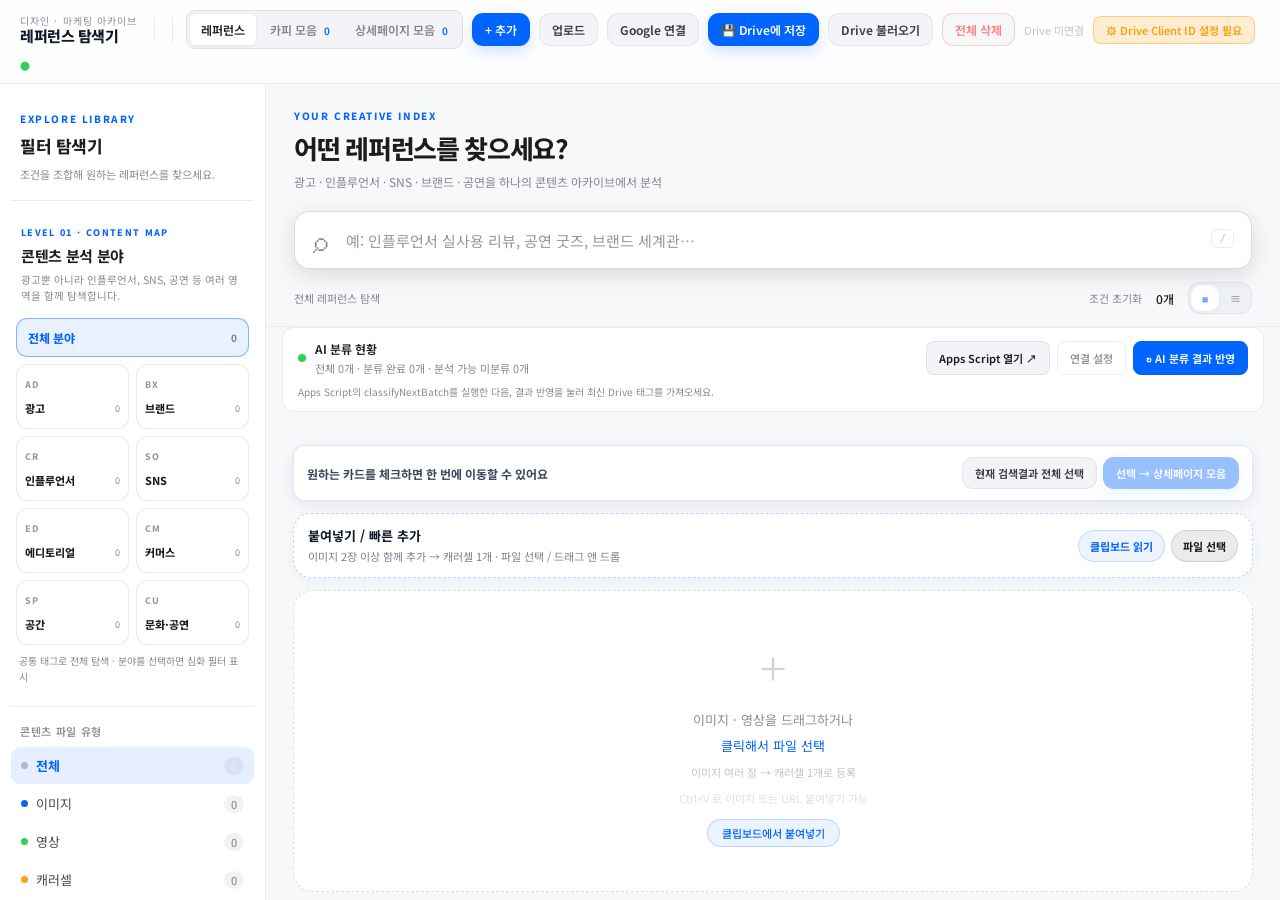
==== index.html @ a26dcb1d "수정" ====
<!DOCTYPE html>
<html lang="ko">
<head>
<meta charset="UTF-8">
<meta name="viewport" content="width=device-width, initial-scale=1.0">
<title>레퍼런스 탐색기</title>
<link rel="stylesheet" href="./styles.css?v=20261116-pdp-sync">
<!-- Google Fonts -->
<link rel="preconnect" href="https://fonts.googleapis.com">
<link rel="preconnect" href="https://fonts.gstatic.com" crossorigin>
<link rel="dns-prefetch" href="https://www.googleapis.com">
<link href="https://fonts.googleapis.com/css2?family=Noto+Sans+KR:wght@300;400;500;700&display=swap" rel="stylesheet">
<!-- Google Identity Services (OAuth2 implicit grant) -->
<script src="https://accounts.google.com/gsi/client" async defer></script>
</head>
<body>

<div id="app">

<!-- SIDEBAR OVERLAY (mobile) -->
<div id="sidebar-overlay" onclick="closeMobileSidebar()"></div>

<!-- TOPBAR -->
<div id="topbar">
  <button id="sidebar-toggle" onclick="toggleMobileSidebar()" title="카테고리 열기">☰</button>
  <div id="logo-wrap">
    <span id="logo-sub">디자인 · 마케팅 아카이브</span>
    <span id="logo-main">레퍼런스 탐색기</span>
  </div>
  <div style="width:1px;height:24px;background:var(--b2);margin:0 4px;"></div>
  <div style="width:1px;height:24px;background:var(--b2);margin:0 4px;"></div>

  <nav class="collection-nav" aria-label="아카이브 페이지">
    <button type="button" id="nav-references" aria-current="page" onclick="setCollectionPage('references')">레퍼런스</button>
    <button type="button" id="nav-copies" onclick="setCollectionPage('copies')">카피 모음 <span id="copy-nav-count">0</span></button>
    <button type="button" id="nav-detailPages" onclick="setCollectionPage('detailPages')">상세페이지 모음 <span id="pdp-nav-count">0</span></button>
  </nav>
  <button class="tb-btn primary" data-reference-only onclick="openAddModal()">+ 추가</button>
  <button class="tb-btn" data-reference-only onclick="document.getElementById('file-input').click()">업로드</button>
  <button class="tb-btn" id="gdrive-connect-btn" onclick="gdriveSignIn()">Google 연결</button>
  <button class="tb-btn primary" id="gdrive-save-btn" onclick="saveToDrive()" title="현재 레퍼런스 변경사항을 Google Drive에 수동 저장합니다">💾 Drive에 저장</button>
  <button class="tb-btn" id="gdrive-load-btn" onclick="loadFromDrive()">Drive 불러오기</button>
  <button class="tb-btn" data-reference-only id="delete-all-btn" style="color:var(--red);border-color:rgba(255,69,58,.35);" onclick="deleteAllItems()" title="모아둔 레퍼런스를 전체 삭제">전체 삭제</button>

  <input type="file" id="file-input" multiple accept="image/*,video/*" style="display:none" onchange="handleFileInput(event)">
  <!-- Google Drive 상태 표시 -->
  <div id="gdrive-status" style="font-size:11px;color:var(--t3);white-space:nowrap;">Drive 미연결</div>
  <!-- Drive Client ID 미설정 시 경고 배너 -->
  <button id="gdrive-setup-banner" onclick="openGdriveSetup()" style="display:none;background:rgba(255,159,10,0.18);border:1px solid rgba(255,159,10,0.45);color:var(--orange);font-family:var(--fn);font-size:11px;font-weight:600;padding:5px 12px;border-radius:8px;cursor:pointer;white-space:nowrap;transition:all .15s;">⚙ Drive Client ID 설정 필요</button>
  <div id="autosave-indicator" style="font-size:10px;color:var(--t3);white-space:nowrap;transition:color .3s;" title="자동저장 상태">●</div>
  <span class="spacer"></span>

</div>

<div id="main">
  <!-- SIDEBAR -->
  <div id="sidebar">
    <div class="navigator-head"><span class="navigator-kicker">EXPLORE LIBRARY</span><strong>필터 탐색기</strong><span>조건을 조합해 원하는 레퍼런스를 찾으세요.</span></div>
    <section class="area-nav" aria-label="콘텐츠 분석 분야">
      <div class="area-nav-heading"><span>LEVEL 01 · CONTENT MAP</span><strong>콘텐츠 분석 분야</strong><p>광고뿐 아니라 인플루언서, SNS, 공연 등 여러 영역을 함께 탐색합니다.</p></div>
      <div id="area-selector" class="area-selector"></div>
      <p id="area-selector-description" class="area-selector-description">공통 태그로 전체 탐색</p>
    </section>
    <hr class="sb-divider">
    <div class="sb-section">콘텐츠 파일 유형</div>
    <button class="sb-btn active" data-filter="all" onclick="setFilter('all',this)">
      <span class="dot" style="background:var(--t3)"></span>전체<span class="cnt" id="cnt-all">0</span>
    </button>
    <button class="sb-btn" data-filter="image" onclick="setFilter('image',this)">
      <span class="dot" style="background:var(--blue)"></span>이미지<span class="cnt" id="cnt-image">0</span>
    </button>
    <button class="sb-btn" data-filter="video" onclick="setFilter('video',this)">
      <span class="dot" style="background:var(--accent2)"></span>영상<span class="cnt" id="cnt-video">0</span>
    </button>
    <button class="sb-btn" data-filter="carousel" onclick="setFilter('carousel',this)">
      <span class="dot" style="background:var(--orange)"></span>캐러셀<span class="cnt" id="cnt-carousel">0</span>
    </button>
    <button class="sb-btn" data-filter="link" onclick="setFilter('link',this)">
      <span class="dot" style="background:var(--accent)"></span>링크<span class="cnt" id="cnt-link">0</span>
    </button>
    <hr class="sb-divider">
    <div class="sb-section legacy-category">기존 카테고리</div>
    <div id="cat-list"></div>
    <div style="display:flex;gap:4px;margin-top:4px;">
      <button class="add-cat-btn" style="flex:1" onclick="showNewGroupForm()">+ 대분류 추가</button>
      <button class="add-cat-btn" style="flex:1" onclick="showNewCatForm()">+ 소분류 추가</button>
    </div>
    <!-- 대분류 추가 폼 -->
    <div id="new-group-form" style="display:none" class="cat-edit-form">
      <input id="new-group-name" placeholder="대분류 이름" maxlength="20">
      <div class="color-swatch-row" id="new-group-colors"></div>
      <div class="edit-actions">
        <button class="cedit-save" onclick="saveNewGroup()">추가</button>
        <button class="cedit-cancel" onclick="hideNewGroupForm()">취소</button>
      </div>
    </div>
    <!-- 소분류 추가 폼 -->
    <div id="new-cat-form" style="display:none" class="cat-edit-form">
      <input id="new-cat-name" placeholder="소분류 이름" maxlength="24">
      <select id="new-cat-group" style="background:var(--s3);border:1px solid var(--b3);color:var(--t1);font-family:var(--fn);font-size:12px;padding:6px 9px;border-radius:6px;outline:none;width:100%;">
        <option value="">그룹 없음</option>
      </select>
      <div class="color-swatch-row" id="new-cat-colors"></div>
      <div class="edit-actions">
        <button class="cedit-save" onclick="saveNewCat()">추가</button>
        <button class="cedit-cancel" onclick="hideNewCatForm()">취소</button>
      </div>
    </div>
    <hr class="sb-divider">
    <div class="navigator-group-heading"><span>LEVEL 02 · 상세 분석 태그</span><button type="button" onclick="expandAllFacetTrees(true)">모두 펼치기</button><button type="button" onclick="expandAllFacetTrees(false)">접기</button></div>
    <select id="classification-filter" class="facet-status" onchange="classificationFilter=this.value;renderBoard()"><option value="all">분류 전체</option><option value="classified">분류 완료</option><option value="unclassified">미분류</option></select>
    <div class="facet-tip">동일 항목 안 OR · 서로 다른 기준은 AND · 영역은 복수 선택 가능</div>
    <div class="facet-tree-header"><span>COMMON</span><strong>모든 콘텐츠 공통</strong><small>6개 분류</small></div>
    <div id="common-facet-filters" class="facet-filter-tree"></div>
    <div id="specialty-filter-section" class="facet-specialty-section" hidden>
      <div class="facet-tree-header specialized-tree-header"><span>DEEP DIVE</span><strong>분야별 심화 분석</strong><small>선택한 분야</small></div>
      <div id="specialty-facet-filters" class="facet-filter-tree"></div>
    </div>
    <div class="facet-tree-header visual-tree-header"><span>VISUAL</span><strong>비주얼 분석</strong><small>2개 분류</small></div>
    <div id="visual-facet-filters" class="facet-filter-tree"></div>

    <hr class="sb-divider">
    <div class="sb-section">정렬</div>
    <button class="sb-btn active" data-sort="newest" onclick="setSort('newest',this)"><span class="dot" style="background:var(--t3)"></span>최신순</button>
    <button class="sb-btn" data-sort="oldest" onclick="setSort('oldest',this)"><span class="dot" style="background:var(--t3)"></span>오래된순</button>
    <button class="sb-btn" data-sort="title" onclick="setSort('title',this)"><span class="dot" style="background:var(--t3)"></span>이름순</button>
  </div>

  <!-- BOARD AREA -->
  <div id="board-area">
    <section class="search-hero" aria-label="레퍼런스 통합 검색">
      <div class="search-hero-top"><div><div class="search-eyebrow">YOUR CREATIVE INDEX</div><h1>어떤 레퍼런스를 찾으세요?</h1><p>광고 · 인플루언서 · SNS · 브랜드 · 공연을 하나의 콘텐츠 아카이브에서 분석</p></div><button type="button" class="mobile-filter-trigger" onclick="toggleMobileSidebar()">☷ 필터 탐색</button></div>
      <div id="search-wrap" class="search-hero-input"><span class="hero-search-symbol">⌕</span><input id="search-input" type="search" placeholder="예: 인플루언서 실사용 리뷰, 공연 굿즈, 브랜드 세계관…" aria-label="레퍼런스 검색" oninput="debouncedRenderBoard()"><kbd>/</kbd></div>
      <div class="search-hero-bottom"><span id="search-results-label">전체 레퍼런스 탐색</span><div class="search-hero-tools"><button type="button" onclick="clearNavigatorFilters()">조건 초기화</button><span id="count-label">0개</span><div class="view-toggle"><button class="vt-btn active" id="grid-btn" title="그리드 뷰" onclick="setView('grid')">⊞</button><button class="vt-btn" id="list-btn" title="리스트 뷰" onclick="setView('list')">≡</button></div></div></div>
      <div id="active-filter-chips" class="active-filter-chips" aria-live="polite"></div>
    </section>
    <section class="ai-sync-strip" aria-label="AI 자동 분류 결과">
      <div class="ai-sync-summary"><span class="ai-sync-dot"></span><div><strong>AI 분류 현황</strong><span id="ai-classification-stats">레퍼런스 상태 확인 중…</span></div></div>
      <div class="ai-sync-actions"><button type="button" class="ai-sync-subtle" onclick="openAiScriptConsole()">Apps Script 열기 <span aria-hidden="true">↗</span></button><button type="button" class="ai-sync-settings" onclick="setAiScriptProjectUrl()" title="Apps Script 프로젝트 주소 설정">연결 설정</button><button type="button" class="ai-sync-primary" id="ai-sync-button" onclick="syncAiClassificationResults()">↻ AI 분류 결과 반영</button></div>
      <p id="ai-sync-message" class="ai-sync-message" role="status">Apps Script의 classifyNextBatch를 실행한 다음, 결과 반영을 눌러 최신 Drive 태그를 가져오세요.</p>
    </section>
    <!-- BOARD TAB -->
    <div id="board-wrap">
      <div id="ref-bulk-toolbar" class="ref-bulk-toolbar" hidden></div>
      <div id="board" class="grid-view">
        <div id="drop-zone" tabindex="0"
          ondragover="onDragOver(event)" ondragleave="onDragLeave()" ondrop="onDrop(event)"
          onclick="dzClick(event)" onpaste="onDzPaste(event)"
          onkeydown="if(event.key==='Enter'||event.key===' ')document.getElementById('file-input').click()">
          <div class="dz-icon">＋</div>
          이미지 · 영상을 드래그하거나<br>
          <span style="color:var(--accent)">클릭해서 파일 선택</span><br>
          <span style="font-size:11px;color:var(--t3)">이미지 여러 장 → 캐러셀 1개로 등록</span><br>
          <span style="font-size:11px;color:rgba(235,235,245,0.25)">Ctrl+V 로 이미지 또는 URL 붙여넣기 가능</span><br>
          <button id="paste-btn" onclick="tryClipboardPaste(event)" style="margin-top:8px;background:rgba(10,132,255,0.15);border:1px solid rgba(10,132,255,0.35);color:var(--accent);font-family:var(--fn);font-size:11px;font-weight:500;padding:5px 14px;border-radius:8px;cursor:pointer;transition:all .15s;" onmouseover="this.style.background='rgba(10,132,255,0.25)'" onmouseout="this.style.background='rgba(10,132,255,0.15)'">클립보드에서 붙여넣기</button>
        </div>
        <div id="empty-state" style="display:none">
          검색 결과가 없어요 검색<br>
          <span style="font-size:11px;color:var(--t4)">다른 검색어나 필터를 사용해보세요</span>
        </div>
      </div>
    </div>

  </div>

  <section id="copy-page" hidden aria-labelledby="copy-page-title">
    <header class="copy-page-head"><h1 id="copy-page-title">카피 모음</h1></header>
    <div class="copy-layout">
      <form id="copy-form" class="copy-composer">
        <div class="copy-form-head"><h2 id="copy-form-title">카피 수집하기</h2></div>
        <label for="copy-text">마음에 든 카피 <span class="copy-required">필수</span></label>
        <textarea id="copy-text" required maxlength="10000" rows="6" placeholder="카피 입력"></textarea>
        <label for="copy-reason">왜 좋았나요? <span>선택</span></label>
        <textarea id="copy-reason" maxlength="5000" rows="3" placeholder="좋았던 이유 입력"></textarea>
        <details class="copy-picker"><summary>콘텐츠 연결 <span id="copy-linked-count">0</span></summary><input id="copy-link-search" type="search" placeholder="콘텐츠 검색" aria-label="연결할 콘텐츠 검색" oninput="renderCopyLinkPicker()"><div id="copy-link-options"></div></details>
        <div class="copy-form-actions"><button type="submit" id="copy-save" class="tb-btn primary">카피 저장</button><button type="button" id="copy-cancel" class="tb-btn" hidden onclick="cancelCopyEdit()">수정 취소</button></div>
        <p id="copy-form-status" role="status" aria-live="polite"></p>
      </form>
      <div class="copy-library">
        <div class="copy-list-head"><h2>모아둔 카피 <span id="copy-total">0</span></h2><label class="copy-search"><span class="sr-only">카피와 이유 검색</span><input id="copy-search" type="search" placeholder="카피나 좋았던 이유 검색" oninput="renderCopies()"></label></div>
        <div id="copy-list" class="copy-list" aria-live="polite"></div>
      </div>
    </div>
  </section>


<!-- DETAIL PAGE LIBRARY: existing media records, separate product/appeal taxonomy -->
<section id="detail-page" hidden aria-labelledby="pdp-page-title">
  <aside id="pdp-filter-sidebar" aria-label="상세페이지 분류 필터">
    <div class="pdp-filter-kicker">PRODUCT DETAIL LIBRARY</div>
    <h2>상세페이지 탐색기</h2>
    <p class="pdp-sidebar-description">제품 카테고리, 실제 소구 포인트, 구성 단계별로 탐색합니다.</p>
    <label for="pdp-category-filter">제품 카테고리</label><select id="pdp-category-filter" onchange="renderDetailPages()"><option value="">전체</option></select>
    <label for="pdp-appeal-filter">소구 포인트</label><select id="pdp-appeal-filter" onchange="renderDetailPages()"><option value="">전체</option></select>
    <label for="pdp-section-filter">페이지 구성 단계</label><select id="pdp-section-filter" onchange="renderDetailPages()"><option value="">전체</option></select>
    <label for="pdp-media-filter">파일 유형</label><select id="pdp-media-filter" onchange="renderDetailPages()"><option value="">전체 (이미지·영상 포함)</option><option value="image">이미지</option><option value="video">영상</option><option value="carousel">캐러셀</option><option value="link">링크</option></select>
    <label for="pdp-classification-filter">분류 상태</label><select id="pdp-classification-filter" onchange="renderDetailPages()"><option value="">전체</option><option value="classified">분류 완료</option><option value="unclassified">미분류</option></select>
    <button class="pdp-reset-btn" type="button" onclick="resetPdpFilters()">필터 초기화</button>
    <p class="pdp-sidebar-tip">소구 포인트를 실제로 확인하지 않았다면 미분류로 남겨둘 수 있습니다.</p>
  </aside>
  <div class="pdp-content">
    <div class="pdp-content-header">
      <div><div class="pdp-filter-kicker">CURATED DETAIL PAGES</div><h1 id="pdp-page-title">상세페이지 모음 <span id="pdp-total">0개</span></h1><p>수집한 상세페이지를 제품 카테고리와 소구 구조 중심으로 정리하세요.</p></div>
      <button type="button" class="tb-btn primary" onclick="openDetailPageAddModal()">+ 상세페이지 추가</button>
    </div>
    <section class="pdp-ai-toolbar" aria-label="상세페이지 AI 도구">
      <button type="button" class="tb-btn" onclick="openAiScriptConsole()">Apps Script 열기</button>
      <button type="button" class="tb-btn primary" id="pdp-sync-ai-btn" onclick="syncPdpAiClassificationResults()">결과 반영</button>
    </section>
    <p id="pdp-sync-feedback" class="pdp-sync-feedback" role="status" aria-live="polite" aria-atomic="true" hidden></p>
    <div class="pdp-search-row"><input type="search" id="pdp-search" placeholder="브랜드·제품·소구·카피 검색" aria-label="상세페이지 검색" oninput="renderDetailPages()"><span id="pdp-visible">0개 표시</span></div>
    <details id="pdp-candidates" class="pdp-candidates" hidden><summary>분류 확인이 필요한 기존 자료 <span id="pdp-candidate-count">0</span></summary><p>‘랜딩/상세페이지’처럼 두 용도가 합쳐진 기존 카테고리는 자동으로 이동하지 않았습니다. 상세페이지만 선택해 주세요.</p><div id="pdp-candidate-list"></div></details>
    <div id="pdp-board-scroll"><div id="pdp-bulk-toolbar" class="ref-bulk-toolbar" hidden></div><div id="pdp-board" class="grid-view"></div></div>
  </div>
</section>

  <!-- DETAIL PANEL -->
  <div id="detail-panel">
    <button id="detail-close" onclick="closeDetail()">×</button>
    <div id="detail-media"></div>
    <hr class="detail-divider">
    <div class="detail-section-title" style="display:none">기존 카테고리</div>
    <div id="detail-cat-options" style="display:none"></div>
    <hr class="detail-divider">
    <div id="detail-fields"></div>
  </div>
</div>

<!-- ADD MODAL -->
<div class="modal-overlay" id="add-modal" onclick="if(event.target.id==='add-modal')closeModal('add-modal')">
  <div class="modal-box">
    <h3 id="add-modal-title">레퍼런스 추가</h3>
    <!-- 타입 선택 탭 -->
    <div style="display:flex;gap:6px;margin-bottom:18px;background:var(--s3);border-radius:10px;padding:3px;">
      <button id="modal-tab-single" onclick="switchModalTab('single')" style="flex:1;padding:7px;border:none;border-radius:8px;font-family:var(--fn);font-size:12px;font-weight:600;cursor:pointer;background:var(--accent);color:#fff;transition:all .15s;">📷 단일</button>
      <button id="modal-tab-carousel" onclick="switchModalTab('carousel')" style="flex:1;padding:7px;border:none;border-radius:8px;font-family:var(--fn);font-size:12px;font-weight:600;cursor:pointer;background:none;color:rgba(235,235,245,0.5);transition:all .15s;">🎠 캐러셀</button>
    </div>
    <div class="form-row">
      <label class="form-label">제목</label>
      <input class="form-input" id="add-title" placeholder="레퍼런스 제목">
    </div>
    <div class="data-card" style="margin-bottom:14px;">
      <div class="form-grid-3">
        <div class="form-row" style="margin-bottom:0;">
          <label class="form-label">플랫폼</label>
          <select class="form-input soft" id="add-platform">
            <option value="instagram">Instagram</option>
            <option value="meta_ad">Meta Ad</option>
            <option value="tiktok">TikTok</option>
            <option value="youtube">YouTube</option>
            <option value="pinterest">Pinterest</option>
            <option value="web">Web</option>
            <option value="etc">기타</option>
          </select>
        </div>
        <div class="form-row" style="margin-bottom:0;">
          <label class="form-label">브랜드</label>
          <input class="form-input soft" id="add-brand" placeholder="예: Aesop, Lush">
        </div>
        <div class="form-row" style="margin-bottom:0;">
          <label class="form-label">소스 타입</label>
          <select class="form-input soft" id="add-source-type">
            <option value="snippit">Snippit</option>
            <option value="manual">Manual</option>
            <option value="meta_library">Meta Library</option>
            <option value="instagram_saved">Instagram Saved</option>
            <option value="make">Make</option>
          </select>
        </div>
      </div>
      <div class="form-row" style="margin-top:10px;margin-bottom:0;">
        <label class="form-label">원본 링크</label>
        <input class="form-input soft" id="add-source-url" placeholder="게시물/광고/스니핏 원본 URL">
      </div>
    </div>

    <!-- 단일 아이템 폼 -->
    <div id="modal-single-section">
      <div class="form-row">
        <label class="form-label">이미지 / 영상 URL</label>
        <div id="url-row">
          <input class="form-input" id="add-url" placeholder="https://... (이미지, 영상, 또는 웹사이트 URL)">
          <button id="url-add-btn" onclick="addFromUrl()">추가</button>
        </div>
      </div>
      <div class="form-row">
        <label class="form-label">또는 파일 업로드</label>
        <button class="tb-btn" style="width:100%" onclick="document.getElementById('modal-file').click()">파일 선택</button>
        <input type="file" id="modal-file" accept="image/*,video/*" style="display:none" onchange="handleModalFile(event)">
        <div id="modal-file-name" style="font-size:11px;color:var(--t2);margin-top:5px"></div>
      </div>
    </div>
    <!-- 캐러셀 아이템 폼 -->
    <div id="modal-carousel-section" style="display:none;">
      <div class="form-row">
        <label class="form-label">이미지 여러 장 업로드</label>
        <button class="tb-btn" style="width:100%" onclick="document.getElementById('carousel-file-input').click()">이미지 선택 (여러 장)</button>
        <input type="file" id="carousel-file-input" accept="image/*" multiple style="display:none" onchange="handleCarouselFiles(event)">
      </div>
      <!-- 캐러셀 미리보기 -->
      <div id="carousel-preview-list" style="display:flex;flex-wrap:wrap;gap:8px;margin-top:6px;max-height:200px;overflow-y:auto;"></div>
      <div id="carousel-count-label" style="font-size:11px;color:var(--t3);margin-top:4px;"></div>
    </div>
    <section class="social-metric-editor" aria-label="콘텐츠 공개 성과 기록">
      <div class="social-metric-editor-heading">콘텐츠 반응 지표 <small>선택 입력</small></div>
      <div class="social-metric-input-grid">
        <div class="form-row"><label class="form-label" for="add-views">조회수</label><input class="detail-input" id="add-views" type="text" inputmode="numeric" autocomplete="off" placeholder="예: 12,345"></div>
        <div class="form-row"><label class="form-label" for="add-likes">좋아요 수</label><input class="detail-input" id="add-likes" type="text" inputmode="numeric" autocomplete="off" placeholder="예: 567"></div>
        <div class="form-row"><label class="form-label" for="add-comments">댓글 수</label><input class="detail-input" id="add-comments" type="text" inputmode="numeric" autocomplete="off" placeholder="예: 42"></div>
      </div>
      <p class="social-metric-help">값이 없으면 비워두세요. 저장 뒤에도 상세 패널에서 수정할 수 있습니다.</p>
    </section>
    <div class="form-row"><label class="form-label">기타 메모</label><textarea id="add-notes" class="form-input soft" rows="3" placeholder="이 레퍼런스를 수집한 이유, 활용 아이디어 등 자유롭게 기록"></textarea></div>
    <div class="facet-editor" id="modal-facets"></div>
    <div class="modal-actions">
      <button class="btn-cancel" onclick="closeModal('add-modal')">취소</button>
      <button class="btn-primary" onclick="saveFromModal()">저장</button>
    </div>
  </div>
</div>

<!-- 상세페이지 원본 확대: 세로로 긴 상세 이미지/다중 슬라이드 확인 -->
<div id="pdp-preview-modal" hidden role="dialog" aria-modal="true" aria-label="상세페이지 전체 보기" onclick="if(event.target===this)closeDetailPagePreview()">
  <div class="pdp-preview-window">
    <header class="pdp-preview-top"><strong id="pdp-preview-title">상세페이지 전체 보기</strong><button type="button" onclick="closeDetailPagePreview()" aria-label="미리보기 닫기">닫기 ×</button></header>
    <div class="pdp-preview-scroll"><div id="pdp-preview-media"></div></div>
  </div>
</div>

<div id="toast"></div>
<!-- NAS/HTTP 환경 붙여넣기 프록시: 포커스를 받아 paste 이벤트를 안정적으로 캐치 -->
<div id="paste-proxy" contenteditable="true" tabindex="-1"
  style="position:fixed;opacity:0;pointer-events:none;width:1px;height:1px;overflow:hidden;left:-9999px;top:-9999px;"
  aria-hidden="true"></div>


<script src="./app.js?v=20261116-pdp-sync"></script>
</body>
</html>
---- styles.css ----
/* =====================================================
   refboard v30 — styles.css
   ① 다크 테마 기본값
   ② 라이트 테마 오버라이드 (v25/24)
   ③ v27 우측 AI 아코디언 패널
   ===================================================== */


:root{
  /* Apple-inspired dark palette */
  --bg:#000000;
  --s1:#111111;
  --s2:#1c1c1e;
  --s3:#2c2c2e;
  --s4:#3a3a3c;
  --b1:rgba(255,255,255,0.06);
  --b2:rgba(255,255,255,0.12);
  --b3:rgba(255,255,255,0.20);
  --t1:#ffffff;
  --t2:#ebebf599;
  --t2s:#ebebf5;
  --t3:#ebebf54d;
  --t4:#ebebf529;
  /* Apple system blues & accents */
  --accent:#0a84ff;
  --accent-hover:#409cff;
  --accent2:#30d158;
  --accent3:#bf5af2;
  --blue:#0a84ff;
  --green:#30d158;
  --yellow:#ffd60a;
  --red:#ff453a;
  --orange:#ff9f0a;
  --glass:rgba(28,28,30,0.72);
  --glass-border:rgba(255,255,255,0.10);
  --r:12px;
  --r-sm:8px;
  --r-lg:16px;
  --fn:-apple-system,'Noto Sans KR','SF Pro Text','Helvetica Neue',sans-serif;
  --fm:-apple-system,'SF Pro Display','Helvetica Neue',sans-serif;
  --shadow:0 4px 24px rgba(0,0,0,0.5);
  --shadow-sm:0 2px 8px rgba(0,0,0,0.4);
}
*{box-sizing:border-box;margin:0;padding:0;}
html,body{height:100%;overflow:hidden;}
body{background:var(--bg);color:var(--t1);font-family:var(--fn);font-size:13px;-webkit-font-smoothing:antialiased;-moz-osx-font-smoothing:grayscale;}
::-webkit-scrollbar{width:5px;height:5px;}
::-webkit-scrollbar-track{background:transparent;}
::-webkit-scrollbar-thumb{background:var(--s4);border-radius:10px;}
::-webkit-scrollbar-thumb:hover{background:var(--b3);}

/* ─── LAYOUT ─── */
#app{display:flex;flex-direction:column;height:100vh;}

/* ─── TOPBAR ─── */
#topbar{
  display:flex;align-items:center;gap:6px;
  padding:10px 16px;
  background:rgba(17,17,17,0.85);
  backdrop-filter:blur(20px) saturate(180%);
  -webkit-backdrop-filter:blur(20px) saturate(180%);
  border-bottom:1px solid var(--glass-border);flex-shrink:0;
}
#logo-wrap{display:flex;flex-direction:column;margin-right:4px;line-height:1.2;}
#logo-sub{font-family:var(--fn);font-size:9px;color:rgba(235,235,245,0.35);letter-spacing:.08em;text-transform:uppercase;font-weight:400;}
#logo-main{
  font-family:var(--fm);font-size:15px;font-weight:700;letter-spacing:-.3px;
  color:var(--t1);
}
.tb-btn{
  background:var(--s3);border:none;
  color:rgba(235,235,245,0.75);font-family:var(--fn);font-size:12px;font-weight:500;
  padding:6px 12px;border-radius:7px;cursor:pointer;
  transition:all .15s;white-space:nowrap;
}
.tb-btn:hover{background:var(--s4);color:var(--t1);}
.tb-btn:active{transform:scale(.97);}
.tb-btn.primary{background:var(--accent);color:#fff;font-weight:600;}
.tb-btn.primary:hover{background:var(--accent-hover);}
.tb-btn.tab-btn{background:none;border:none;color:rgba(235,235,245,0.45);font-size:12px;font-weight:500;padding:6px 10px;border-radius:7px;cursor:pointer;transition:all .15s;}
.tb-btn.tab-btn.active{background:rgba(255,255,255,0.12);color:var(--t1);}
.tb-btn.tab-btn:hover{color:rgba(235,235,245,0.75);}
#search-wrap{position:relative;}
#search-input{
  background:rgba(255,255,255,0.07);border:1px solid var(--glass-border);
  color:var(--t1);font-family:var(--fn);font-size:12px;
  padding:6px 10px 6px 28px;border-radius:9px;outline:none;width:170px;
  transition:all .2s;
}
#search-input:focus{background:rgba(255,255,255,0.10);border-color:var(--accent);box-shadow:0 0 0 3px rgba(10,132,255,0.15);}
#search-input::placeholder{color:rgba(235,235,245,0.3);}
#search-icon{position:absolute;left:9px;top:50%;transform:translateY(-50%);color:rgba(235,235,245,0.4);font-size:11px;pointer-events:none;}
.spacer{flex:1;}
#count-label{font-size:11px;color:rgba(235,235,245,0.4);white-space:nowrap;font-weight:500;}
.view-toggle{display:flex;gap:2px;background:var(--s3);border-radius:8px;padding:2px;}
.vt-btn{
  background:none;border:none;color:rgba(235,235,245,0.5);
  width:28px;height:26px;border-radius:6px;cursor:pointer;
  display:flex;align-items:center;justify-content:center;font-size:14px;transition:all .15s;
}
.vt-btn.active,.vt-btn:hover{background:var(--s4);color:var(--t1);}

/* ─── MAIN ─── */
#main{display:flex;flex:1;overflow:hidden;}

/* ─── SIDEBAR ─── */
#sidebar{
  width:210px;flex-shrink:0;
  background:rgba(17,17,17,0.6);
  backdrop-filter:blur(20px);-webkit-backdrop-filter:blur(20px);
  border-right:1px solid var(--glass-border);padding:10px 8px;
  display:flex;flex-direction:column;gap:1px;overflow-y:auto;
}
.sb-section{
  font-size:11px;color:rgba(235,235,245,0.3);letter-spacing:.06em;
  padding:10px 10px 5px;font-family:var(--fn);font-weight:600;
  text-transform:uppercase;
}
.sb-btn{
  background:none;border:none;color:rgba(235,235,245,0.5);font-family:var(--fn);
  font-size:13px;font-weight:400;padding:6px 10px;border-radius:9px;cursor:pointer;
  text-align:left;display:flex;align-items:center;gap:8px;
  transition:all .12s;width:100%;
}
.sb-btn:hover{background:rgba(255,255,255,0.07);color:var(--t1);}
.sb-btn.active{background:rgba(255,255,255,0.10);color:var(--t1);font-weight:500;}
.sb-btn .dot{width:7px;height:7px;border-radius:50%;flex-shrink:0;}
.sb-btn .cnt{
  margin-left:auto;font-size:11px;color:rgba(235,235,245,0.4);
  background:rgba(255,255,255,0.08);padding:1px 7px;border-radius:10px;
  font-family:var(--fn);font-weight:500;
}
.sb-btn.active .cnt{color:rgba(235,235,245,0.7);}
.sb-divider{border:none;border-top:1px solid var(--glass-border);margin:5px 0;}

/* CAT ROWS */
.cat-row{display:flex;align-items:center;border-radius:9px;}
.cat-row:hover{background:rgba(255, 255, 255, 0);}

/* ─── GROUP HEADER ─── */
.group-block{margin-bottom:2px;}
.group-header{
  display:flex;align-items:center;gap:0;
  padding:5px 4px 3px;cursor:pointer;border-radius:8px;
  user-select:none;transition:background .12s;
}
.group-header:hover{background:rgba(255,255,255,0.07);}
.group-toggle{
  font-size:9px;color:rgba(235,235,245,0.25);margin-right:5px;
  transition:transform .15s;display:inline-block;
}
.group-toggle.open{transform:rotate(90deg);}
.group-title-line{height:2px;border-radius:2px;width:12px;flex-shrink:0;margin-right:6px;}
.group-name{
  font-size:11px;font-family:var(--fn);font-weight:600;
  letter-spacing:.04em;text-transform:uppercase;flex:1;
}
.group-cnt{
  font-size:10px;color:rgba(235,235,245,0.35);background:rgba(255,255,255,0.07);
  padding:1px 6px;border-radius:8px;
  font-family:var(--fn);
}
.group-edit-btn{
  background:none;border:none;color:rgba(235,235,245,0.3);cursor:pointer;
  font-size:11px;padding:3px 5px;border-radius:4px;
  opacity:0;transition:opacity .15s;flex-shrink:0;
}
.group-header:hover .group-edit-btn{opacity:1;}
.group-edit-btn:hover{background:rgba(255,255,255,0.1);color:var(--t1);}
/* 대분류 수정 버튼 */
.group-rename-btn{
  background:none;border:none;color:rgba(235,235,245,0.3);cursor:pointer;
  font-size:11px;padding:3px 5px;border-radius:4px;
  opacity:0;transition:opacity .15s;flex-shrink:0;
}
.group-header:hover .group-rename-btn{opacity:1;}
.group-rename-btn:hover{background:rgba(255,255,255,0.1);color:var(--accent);}
.group-children{padding-left:10px;border-left:1px solid rgba(255,255,255,0.07);margin-left:8px;}
.group-children.collapsed{display:none;}

/* 그룹 없는 카테고리 */
.ungrouped-section{margin-top:6px;}
.cat-filter-btn{
  flex:1;background:none;border:none;color:rgba(235,235,245,0.5);font-family:var(--fn);
  font-size:13px;font-weight:400;padding:5px 10px;border-radius:9px;cursor:pointer;
  text-align:left;display:flex;align-items:center;gap:7px;
  transition:all .12s;min-width:0;
}
.cat-filter-btn:hover{color:var(--t1);}
.cat-filter-btn.active{color:var(--t1);font-weight:500;}
.cat-filter-btn .dot{width:7px;height:7px;border-radius:50%;flex-shrink:0;}
.cat-filter-btn .cat-name{overflow:hidden;text-overflow:ellipsis;white-space:nowrap;flex:1;}
.cat-filter-btn .cnt{
  font-size:10px;color:rgba(160, 160, 166, 0.5);background:rgba(255,255,255,0.07);
  padding:1px 7px;border-radius:10px;flex-shrink:0;
  font-family:var(--fn);font-weight:500;
}
.cat-filter-btn.active .cnt{color:rgba(235,235,245,0.7);}
.cat-edit-btn{
  background:none;border:none;color:rgba(164, 164, 174, 0.3);cursor:pointer;
  font-size:12px;padding:4px 6px;border-radius:5px;
  opacity:0;transition:opacity .15s;flex-shrink:0;
}
.cat-row:hover .cat-edit-btn{opacity:1;}
.cat-edit-btn:hover{background:rgba(255,255,255,0.1);color:var(--t1);}
/* 소분류 수정 버튼 */
.cat-rename-btn{
  background:none;border:none;color:rgba(235,235,245,0.3);cursor:pointer;
  font-size:11px;padding:4px 5px;border-radius:5px;
  opacity:0;transition:opacity .15s;flex-shrink:0;
}
.cat-row:hover .cat-rename-btn{opacity:1;}
.cat-rename-btn:hover{background:rgba(255,255,255,0.1);color:var(--accent);}
/* 인라인 편집 폼 여백 */
.inline-cat-edit-form{margin:4px 0 6px;}

.add-cat-btn{
  background:none;border:1px dashed rgba(255,255,255,0.15);color:rgba(235,235,245,0.4);
  font-family:var(--fn);font-size:11px;padding:5px 10px;border-radius:9px;
  cursor:pointer;margin-top:3px;transition:all .15s;width:100%;
}
.add-cat-btn:hover{border-color:var(--accent);color:var(--accent);}

.cat-edit-form{
  background:var(--s2);border:1px solid var(--glass-border);
  border-radius:10px;padding:10px;margin:3px 0;
  display:flex;flex-direction:column;gap:7px;
}
.cat-edit-form input{
  background:rgba(174, 174, 174, 0.06);border:1px solid var(--glass-border);color:var(--t1);
  font-family:var(--fn);font-size:12px;padding:7px 10px;border-radius:8px;
  outline:none;width:100%;transition:all .2s;
}
.cat-edit-form input:focus{border-color:var(--accent);box-shadow:0 0 0 3px rgba(10,132,255,0.15);}
.color-swatch-row{display:flex;gap:5px;flex-wrap:wrap;}
.color-swatch{width:19px;height:19px;border-radius:50%;cursor:pointer;border:2px solid transparent;transition:border .1s;}
.color-swatch.selected{border-color:#fff;}
.edit-actions{display:flex;gap:4px;}
.edit-actions button{flex:1;font-family:var(--fn);font-size:11px;font-weight:500;padding:6px;border-radius:8px;cursor:pointer;border:none;transition:all .15s;}
.cedit-save{background:var(--accent);color:#fff;}
.cedit-save:hover{background:var(--accent-hover);}
.cedit-delete{background:rgba(255,69,58,.15);color:var(--red);}
.cedit-delete:hover{background:rgba(255,69,58,.25);}
.cedit-cancel{background:rgba(255,255,255,0.08);color:rgba(235,235,245,0.6);}
.cedit-cancel:hover{background:rgba(255,255,255,0.14);}

/* ─── BOARD AREA ─── */
#board-area{flex:1;display:flex;flex-direction:column;overflow:hidden;}
#board-wrap{flex:1;overflow-y:auto;padding:16px;background:var(--bg);}
#board{display:grid;gap:12px;}
#board.grid-view{grid-template-columns:repeat(auto-fill,minmax(175px,1fr));}
#board.list-view{grid-template-columns:1fr;gap:6px;}

/* ─── AI TAB ─── */
#ai-tab{flex:1;overflow-y:auto;padding:18px;background:var(--bg);display:none;flex-direction:column;gap:16px;}
#ai-tab.active{display:flex;}

/* ─── CARD ─── */
.ref-card{
  background:var(--s2);border:1px solid var(--glass-border);
  border-radius:14px;overflow:hidden;cursor:pointer;
  transition:border-color .2s,transform .15s,box-shadow .2s;position:relative;
}
.ref-card:hover{border-color:rgba(255,255,255,0.2);transform:translateY(-3px);box-shadow:0 8px 30px rgba(0,0,0,0.5);}
.ref-card.selected{border-color:var(--accent);box-shadow:0 0 0 2px rgba(10,132,255,0.3);}
.card-media{width:100%;aspect-ratio:1/1;object-fit:cover;display:block;background:var(--s3);}
.card-video-thumb{
  width:100%;aspect-ratio:1/1;background:var(--s3);
  display:flex;align-items:center;justify-content:center;position:relative;overflow:hidden;
}
@keyframes spin{to{transform:rotate(360deg);}}
.card-video-thumb canvas{position:absolute;inset:0;width:100%;height:100%;object-fit:cover;}
.card-video-thumb .play-overlay{
  position:relative;z-index:2;width:40px;height:40px;
  background:rgba(0,0,0,0.45);backdrop-filter:blur(12px);-webkit-backdrop-filter:blur(12px);
  border-radius:50%;
  display:flex;align-items:center;justify-content:center;
  border:1.5px solid rgba(255,255,255,0.5);
}
.card-video-thumb .play-overlay::after{content:'';border-left:12px solid #fff;border-top:7px solid transparent;border-bottom:7px solid transparent;margin-left:3px;}
.card-info{padding:9px 11px;}
.card-title{font-size:11px;font-weight:500;color:var(--t1);white-space:nowrap;overflow:hidden;text-overflow:ellipsis;margin-bottom:6px;}
.card-cats{display:flex;flex-wrap:wrap;gap:3px;margin-bottom:4px;}
.card-cat-tag{font-size:9px;padding:2px 6px;border-radius:5px;font-weight:600;white-space:nowrap;}
.card-date{font-size:9px;color:rgba(235,235,245,0.25);}
.card-type-badge{
  position:absolute;top:8px;right:8px;font-size:9px;font-weight:600;
  background:rgba(0,0,0,0.5);backdrop-filter:blur(10px);-webkit-backdrop-filter:blur(10px);
  color:rgba(235,235,245,0.7);
  padding:3px 7px;border-radius:20px;border:none;letter-spacing:.02em;
}
.card-ai-badge{
  position:absolute;bottom:38px;right:8px;font-size:9px;font-weight:600;
  background:rgba(191,90,242,0.85);backdrop-filter:blur(10px);-webkit-backdrop-filter:blur(10px);
  color:#fff;padding:3px 7px;border-radius:20px;
}
.card-delete{
  position:absolute;top:8px;left:8px;width:22px;height:22px;
  background:rgba(255,69,58,0.85);backdrop-filter:blur(10px);-webkit-backdrop-filter:blur(10px);
  border-radius:50%;display:flex;
  align-items:center;justify-content:center;font-size:11px;color:#fff;
  cursor:pointer;font-weight:700;border:none;
  opacity:0;transition:opacity .2s;
  z-index:10;
}
.ref-card:hover .card-delete{opacity:1;}
@media (hover:none){.card-delete{opacity:1;}}
/* 영상 카드 하단 삭제 버튼 */
.card-delete-bar{
  display:none;width:100%;padding:0 10px 7px;
}
.card-delete-bar button{
  width:100%;background:rgba(255,69,58,.1);border:1px solid rgba(255,69,58,.2);
  color:var(--red);font-family:var(--fn);font-size:10px;font-weight:500;padding:5px 0;
  border-radius:8px;cursor:pointer;transition:all .15s;
}
.card-delete-bar button:hover{background:rgba(255,69,58,.2);}
.ref-card:hover .card-delete-bar{display:block;}
@media (hover:none){.card-delete-bar{display:block;}}
#board.list-view .ref-card{display:flex;align-items:center;gap:10px;}
#board.list-view .card-media,#board.list-view .card-video-thumb{width:72px;height:72px;aspect-ratio:unset;flex-shrink:0;}
#board.list-view .card-info{flex:1;padding:10px 10px 10px 0;}
#board.list-view .card-delete{top:50%;transform:translateY(-50%);}
#board.list-view .card-ai-badge{display:none;}

/* carousel thumb arrows only on hover */
.carousel-thumb .carousel-arrow{opacity:0;transition:opacity .15s;}
.ref-card:hover .carousel-thumb .carousel-arrow{opacity:1;}
/* list view carousel */
#board.list-view .carousel-thumb{width:72px;height:72px;aspect-ratio:unset;flex-shrink:0;}

/* DROP ZONE */
#drop-zone{
  border:1.5px dashed rgba(255,255,255,0.15);border-radius:16px;
  padding:44px 20px;text-align:center;color:rgba(235,235,245,0.3);
  font-size:13px;line-height:2.4;cursor:pointer;
  transition:all .2s;grid-column:1/-1;
  background:rgba(255,255,255,0.02);
}
#drop-zone:hover,#drop-zone.dragover{border-color:var(--accent);color:var(--accent);background:rgba(10,132,255,0.05);}
#drop-zone .dz-icon{font-size:32px;margin-bottom:8px;opacity:.4;}
#empty-state{grid-column:1/-1;text-align:center;padding:60px 20px;color:rgba(235,235,245,0.3);font-size:13px;line-height:2.4;}

/* ─── DETAIL PANEL ─── */
#detail-panel{
  width:354px;
  background:rgba(17,17,17,0.85);
  backdrop-filter:blur(20px) saturate(180%);-webkit-backdrop-filter:blur(20px) saturate(180%);
  border-left:1px solid var(--glass-border);
  padding:14px;display:none;flex-direction:column;gap:10px;
  flex-shrink:0;overflow-y:auto;
}
#detail-panel.open{display:flex;}
#detail-panel img,#detail-panel video{width:100%;border-radius:10px;max-height:270px;object-fit:contain;background:var(--s3);}
#detail-close{background:rgba(255,255,255,0.08);border:none;color:rgba(235,235,245,0.5);cursor:pointer;font-size:16px;align-self:flex-end;padding:2px 8px;line-height:1;border-radius:6px;transition:all .15s;}
#detail-close:hover{background:rgba(255,255,255,0.14);color:var(--t1);}
.detail-section-title{font-size:10px;color:rgba(235,235,245,0.35);letter-spacing:.08em;font-family:var(--fn);font-weight:600;text-transform:uppercase;padding:4px 0 2px;}
.detail-field{font-size:12px;}
.detail-key{font-size:10px;color:rgba(235,235,245,0.35);letter-spacing:.06em;margin-bottom:3px;font-family:var(--fn);font-weight:500;}
.detail-val{color:var(--t1);word-break:break-all;line-height:1.6;}
.detail-cat-tags{display:flex;flex-wrap:wrap;gap:4px;}
.detail-cat-tag{display:inline-block;font-size:10px;padding:3px 8px;border-radius:6px;font-weight:600;}
.detail-divider{border:none;border-top:1px solid var(--glass-border);}
.detail-actions{display:flex;gap:6px;flex-wrap:wrap;}
.detail-btn{
  background:rgba(255,255,255,0.08);border:none;color:var(--t1);
  font-family:var(--fn);font-size:11px;font-weight:500;padding:7px 10px;border-radius:9px;
  cursor:pointer;transition:all .15s;
}
.detail-btn:hover{background:rgba(255,255,255,0.14);}
.detail-btn.primary{background:var(--accent);color:#fff;}
.detail-btn.primary:hover{background:var(--accent-hover);}
.detail-input{
  width:100%;background:rgba(255,255,255,0.07);border:1px solid var(--glass-border);color:var(--t1);
  font-family:var(--fn);font-size:12px;padding:8px 10px;border-radius:9px;outline:none;
  transition:all .2s;
}
.detail-input:focus{border-color:var(--accent);box-shadow:0 0 0 3px rgba(10,132,255,0.15);}
.detail-helper{font-size:10px;color:rgba(235,235,245,0.3);margin-top:5px;line-height:1.5;}

/* cat multi picker in detail */
#detail-cat-picker{display:flex;flex-direction:column;gap:6px;}
#detail-cat-picker .picker-label{font-size:10px;color:rgba(235,235,245,0.4);font-family:var(--fn);letter-spacing:.06em;}
#detail-cat-options{display:flex;flex-direction:column;gap:0;}
.cat-option-chip{
  font-size:11px;font-weight:500;padding:4px 10px;border-radius:20px;cursor:pointer;
  border:1px solid rgba(255,255,255,0.12);background:rgba(255,255,255,0.06);color:rgba(235,235,245,0.55);
  transition:all .12s;
}
.cat-option-chip:hover{border-color:rgba(255,255,255,0.2);color:var(--t1);}
.cat-option-chip.selected{color:#fff;border-color:transparent;}

.cat-picker-group{padding:8px 0;border-top:1px solid var(--glass-border);}
.cat-picker-group:first-child{border-top:0;padding-top:0;}
.cat-picker-group-title{display:flex;align-items:center;gap:6px;margin-bottom:6px;font-size:10px;font-weight:600;color:var(--t2);letter-spacing:.04em;}
.cat-picker-group-line{width:10px;height:2px;border-radius:2px;flex-shrink:0;}
.cat-picker-chip-row{display:flex;flex-wrap:wrap;gap:5px;}

/* ─── AI TAB CONTENT ─── */
.ai-panel{background:var(--s2);border:1px solid var(--glass-border);border-radius:16px;padding:18px;}
.ai-panel h3{font-family:var(--fn);font-size:15px;font-weight:600;color:var(--t1);margin-bottom:4px;letter-spacing:-.2px;}
.ai-panel .ai-desc{font-size:12px;color:rgba(235,235,245,0.5);line-height:1.8;margin-bottom:14px;}
.ai-target-selector{display:flex;flex-wrap:wrap;gap:8px;margin-bottom:14px;max-height:220px;overflow-y:auto;}
.ai-filter-bar{display:flex;gap:8px;flex-wrap:wrap;align-items:center;margin-bottom:12px;}
.ai-filter-select{
  min-width:160px;background:rgba(255,255,255,0.07);border:1px solid var(--glass-border);color:var(--t1);
  font-family:var(--fn);font-size:12px;padding:7px 10px;border-radius:9px;outline:none;cursor:pointer;
}
.ai-filter-meta{font-size:11px;color:rgba(235,235,245,0.4);margin-bottom:10px;line-height:1.7;}
.ai-target-empty{width:100%;padding:16px 10px;border:1px dashed rgba(255,255,255,0.12);border-radius:10px;color:rgba(235,235,245,0.3);font-size:11px;text-align:center;}
.ai-mini-btn{
  background:rgba(255,255,255,0.07);border:none;color:rgba(235,235,245,0.6);
  font-family:var(--fn);font-size:11px;font-weight:500;padding:7px 10px;border-radius:9px;cursor:pointer;transition:all .12s;
}
.ai-mini-btn:hover{background:rgba(255,255,255,0.12);color:var(--t1);}

.ai-target-card{
  width:90px;border:2px solid rgba(255,255,255,0.10);border-radius:10px;
  padding:4px;cursor:pointer;transition:all .15s;flex-shrink:0;background:rgba(255,255,255,0.05);
}
.ai-target-card:hover{border-color:rgba(255,255,255,0.2);}
.ai-target-card.selected{border-color:var(--accent3);}
.ai-target-card img,.ai-target-card canvas{width:100%;height:60px;object-fit:cover;border-radius:7px;display:block;background:var(--s3);}
.ai-target-card .atc-title{font-size:9px;color:rgba(235,235,245,0.5);padding:3px 2px;white-space:nowrap;overflow:hidden;text-overflow:ellipsis;}
.ai-target-card.selected .atc-title{color:var(--t1);}
.ai-options{display:flex;flex-wrap:wrap;gap:6px;margin-bottom:14px;}
.ai-opt-btn{
  background:rgba(255,255,255,0.06);border:1px solid rgba(255,255,255,0.10);color:rgba(235,235,245,0.55);
  font-family:var(--fn);font-size:11px;font-weight:500;padding:5px 11px;border-radius:20px;
  cursor:pointer;transition:all .12s;
}
.ai-opt-btn:hover{border-color:rgba(255,255,255,0.2);color:var(--t1);}
.ai-opt-btn.selected{background:rgba(191,90,242,.2);border-color:var(--accent3);color:var(--t1);}
.ai-run-btn{
  background:var(--accent3);border:none;color:#fff;font-family:var(--fn);
  font-size:13px;font-weight:600;padding:11px 22px;border-radius:10px;cursor:pointer;
  transition:all .15s;
}
.ai-run-btn:hover{filter:brightness(1.1);}
.ai-run-btn:active{transform:scale(.98);}
.ai-run-btn:disabled{opacity:.35;cursor:not-allowed;}
.ai-result-area{
  background:rgba(255,255,255,0.04);border:1px solid var(--glass-border);
  border-radius:12px;padding:18px;font-size:12px;color:rgba(235,235,245,0.85);
  line-height:1.9;margin-top:14px;display:none;
  max-height:600px;overflow-y:auto;
}
.ai-result-area.open{display:block;}
.ai-loading{display:flex;align-items:center;gap:7px;color:rgba(235,235,245,0.4);font-size:12px;}
.ai-dot{width:5px;height:5px;border-radius:50%;background:var(--accent3);animation:blink 1s infinite;}
.ai-dot:nth-child(2){animation-delay:.2s;}
.ai-dot:nth-child(3){animation-delay:.4s;}
@keyframes blink{0%,80%,100%{opacity:.15;}40%{opacity:1;}}

/* API KEY AREA */
.api-key-row{display:flex;gap:8px;align-items:center;flex-wrap:wrap;}
.api-key-row select{
  background:rgba(255,255,255,0.07);border:1px solid var(--glass-border);color:var(--t1);
  font-family:var(--fn);font-size:12px;padding:8px 10px;border-radius:9px;
  outline:none;cursor:pointer;
}
.api-key-row input{
  flex:1;min-width:160px;background:rgba(255,255,255,0.07);border:1px solid var(--glass-border);color:var(--t1);
  font-family:var(--fn);font-size:12px;padding:8px 10px;border-radius:9px;outline:none;
  transition:all .2s;
}
.api-key-row input:focus{border-color:var(--accent);box-shadow:0 0 0 3px rgba(10,132,255,0.15);}
.api-key-row input::placeholder{color:rgba(235,235,245,0.25);}
.api-save-btn{
  background:rgba(255,255,255,0.10);border:none;color:var(--t1);
  font-family:var(--fn);font-size:12px;font-weight:500;padding:8px 14px;border-radius:9px;
  cursor:pointer;white-space:nowrap;transition:all .15s;
}
.api-save-btn:hover{background:rgba(255,255,255,0.16);}
.api-key-status{font-size:11px;color:var(--green);font-weight:500;}



/* ─── APPLE/TOSS SHEET POLISH ─── */
.data-card{
  background:linear-gradient(180deg,rgba(255,255,255,.075),rgba(255,255,255,.035));
  border:1px solid rgba(255,255,255,.10);
  border-radius:16px;
  padding:12px;
  box-shadow:0 12px 32px rgba(0,0,0,.28);
}
.form-grid-2{display:grid;grid-template-columns:1fr 1fr;gap:10px;}
.form-grid-3{display:grid;grid-template-columns:1fr 1fr 1fr;gap:10px;}
.form-input.soft{background:rgba(255,255,255,.055);border-color:rgba(255,255,255,.10);}
.field-helper{font-size:10px;color:rgba(235,235,245,.35);line-height:1.5;margin-top:5px;}
.mini-pill-row{display:flex;flex-wrap:wrap;gap:5px;margin-top:6px;}
.mini-pill{font-size:10px;padding:3px 7px;border-radius:999px;background:rgba(255,255,255,.07);color:rgba(235,235,245,.55);border:1px solid rgba(255,255,255,.08);}
.card-meta-line{display:flex;gap:4px;flex-wrap:wrap;margin-top:4px;}
.card-meta-chip{font-size:8px;padding:2px 5px;border-radius:5px;background:rgba(255,255,255,.07);color:rgba(235,235,245,.45);border:1px solid rgba(255,255,255,.06);max-width:86px;overflow:hidden;text-overflow:ellipsis;white-space:nowrap;}
.detail-subgrid{display:grid;grid-template-columns:1fr 1fr;gap:7px;margin-top:8px;}
.detail-mini-input{font-size:11px;padding:7px 8px;}
.import-panel{display:flex;align-items:center;gap:6px;flex-wrap:wrap;margin-left:2px;}
@media(max-width:768px){.form-grid-2,.form-grid-3,.detail-subgrid{grid-template-columns:1fr;}.import-panel{display:none;}}

/* ─── MODALS ─── */
.modal-overlay{
  position:fixed;inset:0;
  background:rgba(0,0,0,0.75);
  backdrop-filter:blur(8px);-webkit-backdrop-filter:blur(8px);
  display:none;align-items:center;justify-content:center;z-index:200;padding:20px;
}
.modal-overlay.open{display:flex;}
.modal-box{
  background:rgba(28,28,30,0.95);
  backdrop-filter:blur(40px) saturate(180%);-webkit-backdrop-filter:blur(40px) saturate(180%);
  border:1px solid var(--glass-border);
  border-radius:18px;padding:24px;width:100%;
  max-width:480px;max-height:92vh;overflow-y:auto;
  box-shadow:0 24px 80px rgba(0,0,0,0.7);
}
.modal-box h3{font-size:17px;font-weight:700;letter-spacing:-.3px;color:var(--t1);margin-bottom:20px;font-family:var(--fm);}
.form-row{margin-bottom:14px;}
.form-label{font-size:11px;color:rgba(235,235,245,0.4);letter-spacing:.06em;margin-bottom:6px;display:block;font-family:var(--fn);font-weight:500;text-transform:uppercase;}
.form-input{
  width:100%;background:rgba(255,255,255,0.07);border:1px solid var(--glass-border);
  color:var(--t1);font-family:var(--fn);font-size:13px;
  padding:10px 12px;border-radius:10px;outline:none;transition:all .2s;
}
.form-input:focus{border-color:var(--accent);box-shadow:0 0 0 3px rgba(10,132,255,0.15);}
.form-input::placeholder{color:rgba(235,235,245,0.25);}
select.form-input{appearance:none;cursor:pointer;}
textarea.form-input{resize:vertical;}
.modal-actions{display:flex;gap:8px;margin-top:20px;}
.modal-actions button{flex:1;padding:11px;font-family:var(--fn);font-size:13px;font-weight:600;border-radius:10px;cursor:pointer;border:none;transition:all .15s;}
.btn-cancel{background:rgba(255,255,255,0.08);color:rgba(235,235,245,0.7);}
.btn-cancel:hover{background:rgba(255,255,255,0.14);}
.btn-primary{background:var(--accent);color:#fff;}
.btn-primary:hover{background:var(--accent-hover);}
.btn-primary:active{transform:scale(.98);}

/* CAT MULTI PICKER in MODAL */
#modal-cat-options{display:flex;flex-wrap:wrap;gap:5px;margin-top:4px;}
.mcat-chip{
  font-size:11px;font-weight:500;padding:5px 11px;border-radius:20px;cursor:pointer;
  border:1px solid rgba(255,255,255,0.12);background:rgba(255,255,255,0.06);color:rgba(235,235,245,0.5);
  transition:all .12s;
}
.mcat-chip:hover{border-color:rgba(255,255,255,0.22);color:var(--t1);}
.mcat-chip.selected{color:#fff;border-color:transparent;}

#url-row{display:flex;gap:6px;}
#url-row input{flex:1;}
#url-add-btn{background:rgba(255,255,255,0.08);border:none;color:rgba(235,235,245,0.8);font-family:var(--fn);font-size:13px;font-weight:500;padding:10px 14px;border-radius:10px;cursor:pointer;white-space:nowrap;transition:all .15s;}
#url-add-btn:hover{background:rgba(255,255,255,0.14);color:var(--t1);}

/* AUTOSAVE INDICATOR */
@keyframes pulse-green{0%,100%{opacity:1;}50%{opacity:.4;}}
#autosave-indicator{user-select:none;font-size:13px;}

/* TOAST */
#toast{
  position:fixed;bottom:24px;left:50%;
  transform:translateX(-50%) translateY(16px);
  background:rgba(44,44,46,0.9);
  backdrop-filter:blur(20px) saturate(180%);-webkit-backdrop-filter:blur(20px) saturate(180%);
  border:1px solid var(--glass-border);
  color:var(--t1);font-size:13px;font-weight:500;padding:10px 20px;
  border-radius:20px;opacity:0;transition:all .3s cubic-bezier(.175,.885,.32,1.275);
  pointer-events:none;white-space:nowrap;z-index:400;
  box-shadow:0 8px 24px rgba(0,0,0,0.4);
}
#toast.show{opacity:1;transform:translateX(-50%) translateY(0);}
#toast.success{border-color:rgba(48,209,88,.3);color:var(--green);}
#toast.error{border-color:rgba(255,69,58,.3);color:var(--red);}

/* ─── MOBILE RESPONSIVE ─── */
#topbar{flex-wrap:nowrap;overflow-x:auto;-webkit-overflow-scrolling:touch;scrollbar-width:none;}
#topbar::-webkit-scrollbar{display:none;}
#sidebar-toggle{
  display:none;background:rgba(255,255,255,0.08);border:none;color:rgba(235,235,245,0.6);
  width:32px;height:32px;border-radius:8px;cursor:pointer;
  align-items:center;justify-content:center;font-size:16px;flex-shrink:0;
  transition:all .15s;
}
#sidebar-toggle:hover{background:rgba(255,255,255,0.14);color:var(--t1);}
#sidebar-overlay{
  display:none;position:fixed;inset:0;
  background:rgba(0,0,0,0.5);
  backdrop-filter:blur(4px);-webkit-backdrop-filter:blur(4px);
  z-index:50;
}
#sidebar-overlay.open{display:block;}

@media(max-width:768px){
  html,body{overflow:auto;}
  #app{height:auto;min-height:100vh;}
  #topbar{padding:8px 10px;gap:5px;}
  #logo-main{font-size:13px;}
  #logo-sub{font-size:8px;}
  #search-input{width:110px;}
  #sidebar-toggle{display:flex;}
  #sidebar{
    position:fixed;left:0;top:0;bottom:0;z-index:60;
    transform:translateX(-100%);transition:transform .25s ease;
    width:240px;padding-top:48px;
  }
  #sidebar.mobile-open{transform:translateX(0);}
  #main{flex-direction:column;}
  #board-area{width:100%;}
  #board.grid-view{grid-template-columns:repeat(auto-fill,minmax(140px,1fr));}
  #detail-panel{
    position:fixed;inset:0;width:100%;z-index:70;
    border-left:none;border-top:1px solid var(--glass-border);
    max-height:80vh;top:auto;border-radius:18px 18px 0 0;
  }
  .modal-box{padding:18px;border-radius:16px;}
  #count-label{display:none;}
}
@media(max-width:480px){
  #search-input{width:90px;}
  #board.grid-view{grid-template-columns:repeat(auto-fill,minmax(120px,1fr));}
  .tb-btn{padding:5px 8px;font-size:11px;}
}


/* =========================================================
   v25 UI OVERRIDE — v19 기능 유지 + v24 Apple/Toss 라이트 UI
   목적: 기능은 v19의 수집/분류/AI/Make/USB 구조를 그대로 쓰고, UI만 21/24의 밝고 정돈된 톤으로 변경
   ========================================================= */
:root{
  --bg:#f7f8fa;
  --s1:#ffffff;
  --s2:#ffffff;
  --s3:#f2f4f7;
  --s4:#e5e8ef;
  --b1:rgba(0,0,0,0.04);
  --b2:rgba(0,0,0,0.08);
  --b3:rgba(0,0,0,0.14);
  --t1:#1c1c1e;
  --t2:#3c3c4399;
  --t2s:#1c1c1e;
  --t3:#3c3c434d;
  --t4:#3c3c4329;
  --accent:#0064ff;
  --accent-hover:#2b7bff;
  --accent2:#30d158;
  --accent3:#0064ff;
  --blue:#0064ff;
  --green:#30d158;
  --yellow:#ffcc00;
  --red:#ff453a;
  --orange:#ff9f0a;
  --glass:rgba(255,255,255,0.78);
  --glass-border:rgba(0,0,0,0.08);
  --r:14px;
  --r-sm:10px;
  --r-lg:18px;
  --fn:-apple-system,'Noto Sans KR','SF Pro Text','Helvetica Neue',sans-serif;
  --fm:-apple-system,'SF Pro Display','Noto Sans KR','Helvetica Neue',sans-serif;
  --shadow:0 8px 30px rgba(0,0,0,0.07);
  --shadow-sm:0 3px 14px rgba(0,0,0,0.05);
}
html,body{background:var(--bg);color:var(--t1);}
body{font-size:13px;}
::-webkit-scrollbar-thumb{background:rgba(0,0,0,.15)}

#topbar{
  min-height:64px;
  padding:12px 20px;
  background:rgba(255,255,255,.82);
  border-bottom:1px solid var(--glass-border);
  box-shadow:0 1px 0 rgba(255,255,255,.75) inset;
}
#logo-sub{color:#8a8f98;font-size:10px;letter-spacing:.09em;}
#logo-main{color:#111827;font-size:17px;font-weight:800;letter-spacing:-.45px;}
.tb-btn{
  background:#f2f4f7;
  color:#3c4048;
  border:1px solid rgba(0,0,0,0.06);
  padding:7px 12px;
  border-radius:11px;
  font-weight:650;
  box-shadow:none;
}
.tb-btn:hover{background:#e9edf3;color:#111827;}
.tb-btn.primary{background:var(--accent);color:#fff;border-color:transparent;box-shadow:0 6px 16px rgba(0,100,255,.18);}
.tb-btn.primary:hover{background:var(--accent-hover);}
.tb-btn.tab-btn{background:transparent;border:0;color:#7b8190;}
.tb-btn.tab-btn.active{background:rgba(0,100,255,.09);color:var(--accent);}
#search-input{
  background:#f5f6f8;
  border:1px solid rgba(0,0,0,.08);
  color:#111827;
  border-radius:12px;
  height:34px;
  padding-left:18px;
  width:190px;
}
#search-input:focus{background:#fff;border-color:var(--accent);box-shadow:0 0 0 4px rgba(0,100,255,.12);}
#search-icon{display:none;}
#count-label{color:#8a8f98;}
.view-toggle{background:#eef1f5;border:1px solid rgba(0,0,0,.05);border-radius:12px;}
.vt-btn{color:#7b8190;border-radius:10px;}
.vt-btn.active,.vt-btn:hover{background:#fff;color:var(--accent);box-shadow:0 1px 5px rgba(0,0,0,.06);}

#sidebar{
  width:236px;
  background:#f7f8fa;
  border-right:1px solid var(--glass-border);
  padding:16px 12px;
}
.sb-section{color:#8a8f98;font-size:11px;padding:16px 10px 7px;}
.sb-btn,.cat-filter-btn{
  color:#454b57;
  border-radius:12px;
  padding:8px 10px;
}
.sb-btn:hover,.cat-row:hover,.group-header:hover{background:rgba(0,0,0,.035);color:#111827;}
.sb-btn.active,.cat-filter-btn.active{background:rgba(0,100,255,.10);color:var(--accent);font-weight:700;}
.sb-btn .cnt,.cat-filter-btn .cnt,.group-cnt{background:rgba(0,0,0,.05);color:#8a8f98;}
.sb-divider{border-color:rgba(0,0,0,.07);}
.group-name{font-weight:750;}
.group-children{border-left:1px solid rgba(0,0,0,.07);}
.add-cat-btn{border-color:rgba(0,0,0,.12);color:#8a8f98;background:#fff;}
.add-cat-btn:hover{border-color:var(--accent);color:var(--accent);background:rgba(0,100,255,.04);}
.cat-edit-form,.ai-panel,.modal-box{
  background:#fff;
  border:1px solid rgba(0,0,0,.08);
  box-shadow:var(--shadow-sm);
}
.cat-edit-form input,.cat-edit-form select,.form-input,.detail-input,.api-key-row input,.api-key-row select,.ai-filter-select{
  background:#f7f8fa!important;
  border:1px solid rgba(0,0,0,.08)!important;
  color:#111827!important;
  border-radius:12px!important;
}

#board-wrap{background:var(--bg);padding:20px;}
#board{gap:16px;}
#board.grid-view{grid-template-columns:repeat(auto-fill,minmax(210px,1fr));}
.ref-card{
  background:#fff;
  border:1px solid rgba(0,0,0,.07);
  border-radius:18px;
  box-shadow:0 6px 18px rgba(15,23,42,.05);
  overflow:hidden;
}
.ref-card:hover{border-color:rgba(0,100,255,.22);transform:translateY(-2px);box-shadow:0 14px 34px rgba(15,23,42,.10);}
.ref-card.selected{border-color:var(--accent);box-shadow:0 0 0 3px rgba(0,100,255,.13),0 14px 34px rgba(15,23,42,.10);}
.card-media,.card-video-thumb{
  width:100%!important;
  aspect-ratio:1/1!important;
  object-fit:cover!important;
  display:block!important;
  background:#eef1f5!important;
}
.card-media img,.carousel-thumb img{width:100%!important;height:100%!important;object-fit:cover!important;display:block!important;}
.card-info{padding:12px 13px 13px;}
.card-title{font-size:13px;font-weight:750;color:#111827;margin-bottom:8px;letter-spacing:-.2px;}
.card-date{color:#9aa1ac;}
.card-cat-tag{border-radius:999px;font-size:10px;padding:3px 8px;}
.card-type-badge{
  top:9px;right:9px;background:rgba(255,255,255,.84);color:#4b5563;border:1px solid rgba(0,0,0,.08);box-shadow:0 2px 8px rgba(0,0,0,.05);
}
.card-ai-badge{background:var(--accent);}
.card-delete{background:rgba(255,69,58,.92);}
#drop-zone{
  background:#fff;
  border:1.5px dashed rgba(0,0,0,.13);
  border-radius:20px;
  color:#8a8f98;
  line-height:2;
  box-shadow:inset 0 1px 0 rgba(255,255,255,.8);
}
#drop-zone:hover,#drop-zone.dragover{border-color:var(--accent);color:var(--accent);background:rgba(0,100,255,.035);}
#paste-btn{background:rgba(0,100,255,.08)!important;border-color:rgba(0,100,255,.2)!important;color:var(--accent)!important;border-radius:999px!important;}
#empty-state{color:#8a8f98;}

#detail-panel{
  background:rgba(255,255,255,.86);
  border-left:1px solid var(--glass-border);
  padding:16px;
}
#detail-close{background:#eef1f5;color:#6b7280;border-radius:10px;}
#detail-panel img,#detail-panel video{background:#eef1f5;border-radius:14px;}
.detail-section-title,.detail-key{color:#8a8f98;}
.detail-val{color:#111827;}
.detail-btn,.api-save-btn,.ai-mini-btn{background:#f2f4f7;color:#333a45;border:1px solid rgba(0,0,0,.06);border-radius:12px;}
.detail-btn:hover,.api-save-btn:hover,.ai-mini-btn:hover{background:#e9edf3;color:#111827;}
.detail-btn.primary{background:var(--accent);color:#fff;border-color:transparent;}
.detail-cat-tag,.cat-option-chip,.mcat-chip{border-radius:999px;}
.cat-option-chip,.mcat-chip,.ai-opt-btn{background:#f7f8fa;border:1px solid rgba(0,0,0,.08);color:#535b68;}
.cat-option-chip.selected,.mcat-chip.selected{box-shadow:0 2px 8px rgba(0,0,0,.05);}

#ai-tab{background:var(--bg);padding:20px;}
.ai-panel{border-radius:20px;padding:20px;box-shadow:0 8px 24px rgba(15,23,42,.05);}
.ai-panel h3{color:#111827;font-size:16px;}
.ai-panel .ai-desc,.ai-filter-meta{color:#6b7280;}
.ai-target-card{background:#fff;border:1px solid rgba(0,0,0,.08);border-radius:14px;}
.ai-target-card.selected{border-color:var(--accent);box-shadow:0 0 0 3px rgba(0,100,255,.12);}
.ai-target-card .atc-title{color:#6b7280;}
.ai-opt-btn{border-radius:999px;padding:7px 12px;}
.ai-opt-btn.selected{background:rgba(0,100,255,.10);border-color:var(--accent);color:var(--accent);font-weight:700;}
.ai-run-btn{background:var(--accent);border-radius:14px;box-shadow:0 8px 18px rgba(0,100,255,.18);}
.ai-result-area{background:#fff;border:1px solid rgba(0,0,0,.08);border-radius:16px;color:#111827;}
.ai-dot{background:var(--accent);}

.modal-overlay{background:rgba(15,23,42,.34);backdrop-filter:blur(12px);-webkit-backdrop-filter:blur(12px);}
.modal-box{background:rgba(255,255,255,.96);border-radius:22px;color:#111827;}
.modal-box h3{color:#111827;font-size:18px;}
.form-label{color:#7b8190;}
.btn-cancel{background:#f2f4f7;color:#4b5563;border:1px solid rgba(0,0,0,.06);}
.btn-primary{background:var(--accent);}
#url-add-btn{background:#f2f4f7;color:#4b5563;border:1px solid rgba(0,0,0,.06);}
#toast{background:rgba(17,24,39,.92);color:#fff;border:0;}

/* 24에서 발생한 이미지 미노출 방지: background shorthand보다 img 태그 우선 */
.ref-card img.card-media{display:block!important;opacity:1!important;visibility:visible!important;}
.card-video-thumb canvas{display:block!important;}
/* 설명/필터링을 살리기 위한 본문 표시 태그 */
.card-caption-badge{background:rgba(0,100,255,.08)!important;color:var(--accent)!important;border-color:rgba(0,100,255,.22)!important;}

@media(max-width:768px){
  #topbar{background:rgba(255,255,255,.92);}
  #sidebar{background:#fff;box-shadow:10px 0 24px rgba(15,23,42,.08);}
  #board.grid-view{grid-template-columns:repeat(auto-fill,minmax(150px,1fr));}
  #detail-panel{background:#fff;}
}



/* =========================================================
   v40 AI 패널 — 오른쪽 슬라이드 오버레이 대신 보드 영역을 그대로 대체
   ========================================================= */
#ai-tab .ai-floating-head{
  position:sticky;
  top:0;
  z-index:3;
  display:flex;
  align-items:center;
  justify-content:space-between;
  gap:10px;
  padding:4px 4px 8px;
  background:linear-gradient(to bottom,var(--bg),rgba(0,0,0,0));
}
#ai-tab .ai-floating-title{
  display:flex;
  flex-direction:column;
  gap:2px;
}
#ai-tab .ai-floating-title strong{
  font-size:15px;
  letter-spacing:-.25px;
  color:var(--t1);
}
#ai-tab .ai-floating-title span{
  font-size:11px;
  color:var(--t3);
}
#ai-floating-close{
  border:0;
  background:var(--s3);
  color:var(--t2);
  width:32px;
  height:32px;
  border-radius:50%;
  cursor:pointer;
  font-size:16px;
  line-height:1;
  transition:all .15s;
}
#ai-floating-close:hover{background:var(--s4);color:var(--t1);}
#ai-tab .ai-target-selector{max-height:260px;}
#ai-tab .ai-result-area{max-height:none;}
#ai-tab .ai-run-btn{width:100%;}
#ai-tab .ai-panel{max-width:640px;margin:0 auto;width:100%;}




/* v34 grouped category + paste bar */
.paste-bar{
  grid-column:1/-1;
  display:flex;
  justify-content:space-between;
  align-items:center;
  gap:12px;
  padding:12px 14px;
  border:1px dashed rgba(0,100,255,.28);
  background:rgba(0,100,255,.055);
  border-radius:16px;
  color:var(--t1);
  margin-bottom:2px;
}
.paste-bar strong{display:block;font-size:12px;margin-bottom:3px;}
.paste-bar span{display:block;font-size:11px;color:var(--t2);line-height:1.5;}
.paste-actions{display:flex;gap:6px;flex-shrink:0;}
.paste-actions button{
  border:0;
  border-radius:10px;
  padding:7px 10px;
  font-family:var(--fn);
  font-size:11px;
  font-weight:700;
  cursor:pointer;
  background:var(--accent);
  color:#fff;
}
.paste-actions button:nth-child(2){background:rgba(0,0,0,.08);color:var(--t1);}
.paste-bar.dragover{border-color:var(--accent);background:rgba(0,100,255,.11);}
.group-header{margin-top:4px;}
.group-children{margin-bottom:4px;}
@media(max-width:768px){.paste-bar{align-items:flex-start;flex-direction:column}.paste-actions{width:100%}.paste-actions button{flex:1}}

/* v36 patch: pasted preview and category grouping clarity */
.paste-bar{grid-column:1/-1;display:flex;align-items:center;justify-content:space-between;gap:12px;background:#fff;border:1px dashed rgba(0,100,255,.25);border-radius:18px;padding:12px 14px;margin-bottom:2px;box-shadow:0 4px 14px rgba(15,23,42,.04)}
.paste-bar strong{display:block;font-size:13px;color:#111827;margin-bottom:3px}.paste-bar span{display:block;font-size:11px;color:#7b8190}.paste-actions{display:flex;gap:6px}.paste-actions button{border:1px solid rgba(0,100,255,.18);background:rgba(0,100,255,.07);color:var(--accent);border-radius:999px;padding:7px 11px;font-size:11px;font-weight:700;cursor:pointer}.group-block{margin-bottom:8px}.group-header{background:rgba(0,0,0,.025);border-radius:12px;padding:8px 8px}.group-children{margin:4px 0 0 15px;padding-left:10px;border-left:2px solid rgba(0,100,255,.12)}.group-children.collapsed{display:none}.group-toggle.open{transform:rotate(90deg)}.cat-row{margin:3px 0}.cat-filter-btn{width:100%;}
.ref-card img.card-media[src^="blob:"], .ref-card video.card-media[src^="blob:"]{display:block!important;opacity:1!important;visibility:visible!important;background:#eef1f5!important;}

/* v34 detail carousel/editor polish */
.carousel-detail-grid{display:grid;grid-template-columns:repeat(2,minmax(0,1fr));gap:8px;margin:6px 0 12px;}
.carousel-detail-item{background:var(--s3);border:1px solid var(--glass-border);border-radius:10px;padding:6px;overflow:hidden;}
.carousel-detail-item img,.carousel-detail-item video{width:100%;height:96px;object-fit:cover;border-radius:7px;background:var(--s4);display:block;}
.carousel-detail-caption{font-size:10px;color:var(--t2);margin-top:5px;white-space:nowrap;overflow:hidden;text-overflow:ellipsis;}
#detail-fields .form-row{margin-bottom:10px;}
#detail-fields textarea.detail-input{min-height:74px;resize:vertical;line-height:1.6;}

/* v37 patch: faster media loading states + download button */
.card-download{
  position:absolute;
  top:34px;
  left:8px;
  width:22px;
  height:22px;
  background:rgba(17,24,39,.72);
  backdrop-filter:blur(10px);
  -webkit-backdrop-filter:blur(10px);
  border-radius:50%;
  display:flex;
  align-items:center;
  justify-content:center;
  font-size:13px;
  line-height:1;
  color:#fff;
  cursor:pointer;
  font-weight:700;
  border:1px solid rgba(255,255,255,.18);
  opacity:0;
  transition:opacity .2s, transform .15s, background .15s;
  z-index:10;
}
.ref-card:hover .card-download{opacity:1;}
.card-download:hover{background:var(--accent);transform:scale(1.04);}
@media (hover:none){.card-download{opacity:1;}}
.card-media.media-loading,
#detail-panel img.media-loading,
#detail-panel video.media-loading,
.ai-target-card img.media-loading,
.ai-target-card video.media-loading{
  background:
    linear-gradient(90deg, rgba(0,0,0,.04) 25%, rgba(255,255,255,.18) 37%, rgba(0,0,0,.04) 63%),
    var(--s3);
  background-size:400% 100%;
  animation:mediaSkeleton 1.1s ease-in-out infinite;
}
.card-media.media-error{
  object-fit:contain;
  background:var(--s3);
}
.card-media.media-error::after{content:'이미지를 불러오지 못했어요';}
@keyframes mediaSkeleton{0%{background-position:100% 0;}100%{background-position:0 0;}}


/* v38 speed patch: compact card grid + faster first-screen paint */
#board-wrap{
  padding:12px;
}
#board{
  gap:10px;
}
#board.grid-view{
  grid-template-columns:repeat(auto-fill,minmax(136px,1fr));
}
.ref-card{
  border-radius:12px;
  overflow:hidden;
  contain:layout paint style;
}
.card-media,
.card-video-thumb{
  aspect-ratio:1/1;
  background:var(--s3);
}
.card-info{
  padding:7px 9px;
}
.card-title{
  font-size:10.5px;
  line-height:1.35;
  margin-bottom:4px;
}
.card-cats{
  gap:2px;
  margin-bottom:3px;
}
.card-cat-tag{
  font-size:8.5px;
  padding:1px 5px;
}
.card-date{
  font-size:8.5px;
}
.card-type-badge{
  top:6px;
  right:6px;
  font-size:8px;
  padding:2px 6px;
}
.card-delete{
  top:6px;
  left:6px;
  width:20px;
  height:20px;
  font-size:10px;
}
.card-download{
  top:30px;
  left:6px;
  width:20px;
  height:20px;
  font-size:12px;
}
#board.list-view .card-media,
#board.list-view .card-video-thumb,
#board.list-view .carousel-thumb{
  width:58px;
  height:58px;
}
#board.list-view .card-info{
  padding:8px 8px 8px 0;
}
@media(max-width:768px){
  #board-wrap{padding:10px;}
  #board{gap:8px;}
  #board.grid-view{grid-template-columns:repeat(auto-fill,minmax(118px,1fr));}
  .card-info{padding:6px 8px;}
}

/* 카드 인라인 제목 편집 */
.card-title-wrap{display:flex;align-items:flex-start;gap:3px;margin-bottom:4px;}
.card-title-wrap .card-title{flex:1;margin-bottom:0;}
.card-title-edit-btn{
  flex-shrink:0;background:none;border:none;
  color:#c7c7cc;cursor:pointer;font-size:11px;
  padding:0 2px;line-height:1.2;
  opacity:0;transition:opacity .15s,color .15s;
}
.ref-card:hover .card-title-edit-btn{opacity:1;}
.card-title-edit-btn:hover{color:var(--accent);}
@media(hover:none){.card-title-edit-btn{opacity:1;}}
.card-title-input{
  flex:1;width:100%;
  background:var(--s4);
  border:1px solid var(--accent);
  border-radius:4px;
  color:var(--t1);
  font-family:var(--fn);
  font-size:10.5px;
  line-height:1.35;
  padding:2px 5px;
  outline:none;
  box-shadow:0 0 0 2px rgba(10,132,255,0.2);
  margin-bottom:0;
}


/* v39 media reliability + loading performance */
.ref-card{
  content-visibility:auto;
  contain-intrinsic-size:190px 248px;
}
.card-media{transition:opacity .16s ease;}
.card-media.media-loading{opacity:.72;}
.card-media.media-ready{opacity:1;}
.card-media.media-error{opacity:1;min-height:64px;}
.media-missing-warning{
  position:absolute;left:6px;right:6px;bottom:6px;z-index:12;
  display:flex;align-items:center;justify-content:space-between;gap:6px;
  background:rgba(255,69,58,.94);color:#fff;
  font-family:var(--fn);font-size:10px;font-weight:600;line-height:1.3;
  padding:6px 8px;border-radius:8px;
  backdrop-filter:blur(6px);-webkit-backdrop-filter:blur(6px);
  box-shadow:0 4px 14px rgba(0,0,0,.25);
}
.media-missing-warning span{flex:1;}
.media-missing-warning button{
  flex-shrink:0;background:rgba(255,255,255,.22);border:1px solid rgba(255,255,255,.45);
  color:#fff;font-family:var(--fn);font-size:10px;font-weight:700;
  padding:3px 9px;border-radius:6px;cursor:pointer;transition:background .15s;
}
.media-missing-warning button:hover{background:rgba(255,255,255,.34);}
#detail-media{position:relative;}
#ai-tab:not(.active) .ai-target-card img,
#ai-tab:not(.active) .ai-target-card video{display:none!important;}


/* =========================================================
   v41 — 상세 패널 확장 + 레퍼런스 기반 카피 생성 UX
   ========================================================= */
@media(min-width:769px){
  #detail-panel{
    width:354px;
    min-width:354px;
    max-width:min(40vw,430px);
    padding:18px;
  }
  #detail-panel img,
  #detail-panel video{max-height:270px;}
}

.copy-generation-context{
  margin:14px 0;
  padding:14px;
  border:1px solid var(--glass-border);
  border-radius:16px;
  background:linear-gradient(180deg,rgba(0,100,255,.045),rgba(255,255,255,.7));
}
.copy-context-head{margin-bottom:12px;}
.copy-context-head strong{
  display:block;color:var(--t1);font-size:12px;font-weight:800;letter-spacing:-.15px;
}
.copy-context-head span{
  display:block;margin-top:4px;color:var(--t2);font-size:10.5px;line-height:1.55;
}
.copy-context-grid{
  display:grid;
  grid-template-columns:1fr 1fr;
  gap:10px;
}
.copy-context-grid .form-row{margin-bottom:0;}
.copy-brief-row{margin:10px 0 0;}
.copy-optional{color:var(--t3);font-weight:500;text-transform:none;}
#ai-copy-target,#ai-copy-mood{min-height:40px;}

.copy-result-wrap{display:flex;flex-direction:column;gap:12px;}
.copy-result-intro{
  padding:10px 12px;border-radius:12px;
  background:rgba(0,100,255,.055);
  border:1px solid rgba(0,100,255,.12);
}
.copy-result-intro strong{
  display:block;color:var(--accent);font-size:11px;margin-bottom:4px;
}
.copy-result-intro p{
  color:var(--t2);font-size:11px;line-height:1.6;margin:0;
}
.copy-result-card{
  position:relative;padding:15px;
  border:1px solid var(--glass-border);
  border-radius:15px;background:var(--s1);
}
.copy-result-card-head{
  display:flex;align-items:center;justify-content:space-between;
  gap:10px;margin-bottom:10px;
}
.copy-result-card-title{display:flex;flex-direction:column;gap:2px;}
.copy-result-card-title strong{color:var(--t1);font-size:12px;font-weight:800;}
.copy-result-card-title span{color:var(--t3);font-size:9.5px;}
.copy-result-text{
  white-space:pre-wrap;color:var(--t1);font-size:12px;line-height:1.85;word-break:keep-all;
}
.copy-result-actions{display:flex;gap:6px;}
.copy-result-copy-btn{
  border:1px solid rgba(0,0,0,.07);background:#f2f4f7;color:#4b5563;
  border-radius:9px;padding:5px 8px;font-family:var(--fn);font-size:10px;
  font-weight:700;cursor:pointer;
}
.copy-result-copy-btn:hover{
  color:var(--accent);border-color:rgba(0,100,255,.2);background:rgba(0,100,255,.06);
}
.image-copy-options{display:flex;flex-direction:column;gap:7px;}
.image-copy-option{
  display:flex;align-items:center;justify-content:space-between;gap:10px;
  padding:9px 10px;border:1px solid rgba(0,0,0,.07);
  border-radius:11px;background:#f7f8fa;
}
.image-copy-option span{
  color:var(--t1);font-size:12px;font-weight:700;line-height:1.45;
}

@media(max-width:768px){
  .copy-context-grid{grid-template-columns:1fr;}
}

/* Reference Encyclopedia facets */
#sidebar{width:278px}#facet-filters{display:flex;flex-direction:column;gap:3px;margin-top:8px}.facet-filter{border:1px solid var(--b2);border-radius:8px;background:var(--s2)}.facet-filter summary{cursor:pointer;padding:9px 10px;font-size:12px;font-weight:600}.facet-filter small{float:right;color:var(--accent);font-size:10px}.facet-filter-options{padding:4px 8px 10px;display:grid;grid-template-columns:1fr 1fr;gap:7px}.facet-filter-options label{font-size:11px;display:flex;gap:5px;align-items:center;color:var(--t2s)}.facet-filter-options input{accent-color:var(--accent)}.facet-status{width:100%;background:var(--s2);color:var(--t1);border:1px solid var(--b2);border-radius:8px;padding:8px}.facet-tip{font-size:10px;line-height:1.6;color:var(--t3);margin:6px 3px}.facet-editor{display:grid;gap:10px;padding:8px 0 14px}.facet-field{border-bottom:1px solid var(--b1);padding-bottom:9px}.facet-heading{font-size:12px;font-weight:650;color:var(--t1);margin-bottom:9px}.facet-chips{display:flex;gap:6px;flex-wrap:wrap}.facet-choice input{position:absolute;opacity:0;pointer-events:none}.facet-choice span{display:block;padding:6px 9px;border-radius:8px;border:1px solid var(--b2);font-size:11px;color:var(--t2s);cursor:pointer}.facet-choice input:checked+span{border-color:var(--accent);background:rgba(10,132,255,.18);color:#fff}.facet-choice input:focus-visible+span{outline:2px solid var(--accent)}.card-cat-tag{background:rgba(10,132,255,.14);color:#9dccff}.modal-box{max-height:89vh;overflow:auto}#cat-list,.legacy-category,#sidebar>.add-cat-btn,#sidebar>#new-group-form,#sidebar>#new-cat-form{display:none!important}#sidebar>div[style*="display:flex"][style*="margin-top:4px"]{display:none!important}#sidebar .sb-section.legacy-category+div{display:none!important}
#sidebar #cat-list + div{display:none!important}
/* Search-first navigator redesign */
#topbar{min-height:60px;padding:10px 20px;gap:9px;flex-wrap:wrap}
#logo-main{font-size:15px;letter-spacing:-.5px}#logo-sub{letter-spacing:.11em}
#topbar>.spacer{flex:1}#delete-all-btn{opacity:.65}#delete-all-btn:hover{opacity:1}
#sidebar{width:266px!important;background:var(--s1);padding:14px 11px 24px;border-right:1px solid var(--b2)}
.navigator-head{display:flex;flex-direction:column;gap:7px;padding:13px 9px 16px;border-bottom:1px solid var(--b2);margin-bottom:12px}
.navigator-kicker,.search-eyebrow{font-size:10px;color:var(--accent);letter-spacing:.16em;font-weight:800}
.navigator-head strong{font-size:17px;font-weight:750;letter-spacing:-.5px}.navigator-head>span:last-child{font-size:11px;color:var(--t2);line-height:1.7}
.navigator-group-heading{display:flex;align-items:center;gap:8px;padding:18px 8px 8px}.navigator-group-heading span{font-size:12px;font-weight:700;flex:1}.navigator-group-heading button{font-family:inherit;font-size:10px;color:var(--t2);border:none;background:transparent;cursor:pointer}.navigator-group-heading button:hover{color:var(--accent)}
#sidebar .sb-section{font-size:11px;padding:10px 9px 7px}#sidebar .sb-btn{border-radius:9px;padding:9px 10px}#facet-filters{gap:5px}
.facet-filter{background:transparent;border:1px solid var(--b2);border-radius:10px;overflow:hidden}
.facet-filter[open]{background:var(--s2);border-color:var(--b3)}.facet-filter summary{list-style:none;position:relative;padding:12px 11px 12px 26px;display:flex;justify-content:space-between;gap:7px;align-items:center}.facet-filter summary::-webkit-details-marker{display:none}.facet-filter summary:before{content:'›';position:absolute;left:12px;color:var(--t2);font-size:16px;top:7px;transition:transform .18s}.facet-filter[open] summary:before{transform:rotate(90deg)}.facet-filter-options{padding:2px 10px 12px 15px;gap:9px 8px}.facet-filter-options label{line-height:1.6;cursor:pointer}.facet-filter-options input{flex-shrink:0}
#board-area{background:var(--bg)}.search-hero{padding:24px 28px 12px;background:var(--bg);border-bottom:1px solid var(--b1);flex-shrink:0}.search-hero-top{display:flex;justify-content:space-between;align-items:flex-end;gap:12px}.search-hero h1{font-size:26px;font-weight:750;letter-spacing:-1.3px;margin:6px 0}.search-hero p{color:var(--t2);font-size:12px;line-height:1.7}
#search-wrap.search-hero-input{position:relative;margin:19px 0 13px;width:100%}#search-wrap.search-hero-input input{width:100%;height:58px;border-radius:15px;border:1px solid var(--b3);background:var(--s2);font-size:15px;padding:12px 56px 12px 51px;box-shadow:0 6px 22px rgba(0,0,0,.12)}#search-wrap.search-hero-input input:focus{border-color:var(--accent);box-shadow:0 0 0 3px rgba(10,132,255,.11)}.hero-search-symbol{position:absolute;left:19px;top:13px;font-size:29px;line-height:1;color:var(--t2);pointer-events:none}#search-wrap kbd{position:absolute;right:18px;top:18px;border:1px solid var(--b2);color:var(--t3);font-size:11px;border-radius:5px;padding:2px 7px}
.search-hero-bottom,.search-hero-tools{display:flex;align-items:center;gap:14px}.search-hero-bottom{justify-content:space-between;color:var(--t2);font-size:11px}.search-hero-tools button{background:none;border:none;color:var(--t2);cursor:pointer;font:inherit}.search-hero-tools button:hover{color:var(--accent)}.search-hero-tools #count-label{color:var(--t1);font-size:12px}.active-filter-chips{display:flex;gap:6px;flex-wrap:wrap;margin-top:11px}.active-filter-chips:empty{display:none}.active-filter-chip{background:rgba(10,132,255,.12);color:#86bbff;border:1px solid rgba(10,132,255,.27);border-radius:20px;padding:6px 10px;font:inherit;font-size:11px;cursor:pointer}.active-filter-chip:hover{background:rgba(10,132,255,.23)}
#board-wrap{padding:21px 27px}.mobile-filter-trigger{display:none;border:1px solid var(--b3);border-radius:8px;padding:9px 12px;background:var(--s2);color:var(--t1);font:inherit;cursor:pointer}
@media(max-width:1000px){#topbar{gap:5px}#topbar .tb-btn{padding:7px 8px;font-size:11px}#sidebar{width:240px!important}.search-hero{padding:18px 18px 12px}#board-wrap{padding:16px}}
@media(max-width:768px){#sidebar{width:min(300px,90vw)!important}.search-hero h1{font-size:20px}.search-hero p{font-size:11px}.mobile-filter-trigger{display:block}.search-hero{padding:16px 14px 11px}#search-wrap.search-hero-input input{height:52px;font-size:12px}.search-hero-bottom{gap:4px}.search-hero-tools{gap:8px}#board-wrap{padding:12px}#logo-wrap{margin-right:auto}#topbar>.spacer{display:none}}

/* Search hint: clearer medium gray across dark/light themes */
#search-wrap.search-hero-input #search-input::placeholder{color:#9299a5;opacity:1;}

/* Classification navigator — clarity improvements */
.ref-swatch{width:13px;height:13px;min-width:13px;display:inline-block;vertical-align:middle;border-radius:4px;border:1px solid rgba(255,255,255,.28);margin-right:3px}
.facet-choice span{display:flex;align-items:center;gap:4px}.facet-description,.facet-filter-desc{font-size:10px;color:var(--t2);line-height:1.6;margin-bottom:8px}.facet-filter-desc{padding:0 12px 5px}.facet-choice-group{margin:0 0 10px}.facet-choice-group-title,.facet-filter-group-title{color:var(--t2);font-size:10px;font-weight:700;margin:5px 0 7px}.facet-filter-group{padding:0 9px 4px}.facet-filter-group .facet-filter-options{padding:2px 2px 8px;grid-template-columns:1fr 1fr}.facet-filter-options label{align-items:center}.facet-filter-options .ref-swatch{margin:0 1px 0 0}

/* AI classification Drive sync (no API secrets or client-side inference) */
.ai-sync-strip{margin:0 16px 12px;padding:12px 15px;display:flex;align-items:center;justify-content:space-between;flex-wrap:wrap;gap:8px 16px;background:var(--s1);border:1px solid var(--glass-border);border-radius:12px}
.ai-sync-summary{display:flex;align-items:center;gap:9px;min-width:190px}
.ai-sync-dot{height:8px;width:8px;flex-shrink:0;border-radius:50%;background:var(--accent2)}
.ai-sync-summary>div{display:flex;flex-direction:column;gap:3px}
.ai-sync-summary strong{font-size:12px;font-weight:600;color:var(--t1)}
.ai-sync-summary #ai-classification-stats{font-size:11px;color:var(--t2)}
.ai-sync-actions{display:flex;align-items:center;gap:7px;flex-wrap:wrap}
.ai-sync-actions button{border-radius:8px;padding:8px 12px;font-size:11px;font-weight:600;font-family:var(--fn);cursor:pointer}
.ai-sync-subtle{background:var(--s3);border:1px solid var(--glass-border);color:var(--t2s)}
.ai-sync-primary{background:var(--accent);border:1px solid var(--accent);color:white}
.ai-sync-primary:disabled{opacity:.5;cursor:wait}
.ai-sync-message{flex-basis:100%;font-size:10px;color:var(--t2);line-height:1.5;margin:0}
@media(max-width:640px){.ai-sync-strip{margin:0 10px 10px}.ai-sync-actions{width:100%}.ai-sync-actions button{flex:1}}

.ai-sync-settings{background:transparent;border:1px solid var(--glass-border);color:var(--t2);font-weight:500!important}
.ai-sync-settings:hover{color:var(--t1);border-color:var(--accent)}

/* MJREF strategy/visual taxonomy — isolated from old #facet-filters styles */
#strategy-facet-filters,#visual-facet-filters{display:flex;flex-direction:column;gap:5px;margin:8px 0 0}
#strategy-facet-filters .facet-filter,#visual-facet-filters .facet-filter{width:100%;}
.facet-tree-header{display:flex;align-items:baseline;gap:7px;padding:14px 9px 6px;margin-top:8px;border-top:1px solid var(--b2)}
.facet-tree-header span{font-size:9px;font-weight:800;letter-spacing:.13em;color:var(--accent)}
.facet-tree-header strong{font-size:12px;font-weight:760;color:var(--t1)}
.facet-tree-header small{font-size:10px;color:var(--t3);margin-left:auto}
.visual-tree-header{margin-top:16px}
.facet-filter-tree .facet-filter{border:1px solid var(--b2);border-radius:10px;overflow:hidden;background:transparent}
.facet-filter-tree .facet-filter[open]{background:var(--s2);border-color:var(--b3)}
.facet-filter-tree .facet-filter summary{cursor:pointer;list-style:none;padding:12px 11px 12px 25px;font-size:12px;font-weight:650;display:flex;align-items:center;justify-content:space-between;gap:6px;position:relative}
.facet-filter-tree .facet-filter summary::-webkit-details-marker{display:none}
.facet-filter-tree .facet-filter summary::before{content:'›';position:absolute;left:10px;top:8px;font-size:17px;color:var(--t2);transition:transform .18s}
.facet-filter-tree .facet-filter[open] summary::before{transform:rotate(90deg)}
.facet-filter-tree .facet-filter small{color:var(--accent);font-size:10px}
.facet-filter-tree .facet-filter-desc{font-size:10px;color:var(--t2);line-height:1.55;padding:0 10px 6px;margin:0}
.facet-filter-tree .facet-filter-group{padding:0 9px 5px}
.facet-filter-tree .facet-filter-group-title{font-size:10px;color:var(--t2);font-weight:700;margin:6px 0}
.facet-filter-tree .facet-filter-options{display:grid;grid-template-columns:repeat(2,minmax(0,1fr));gap:7px;padding:4px 2px 11px}
.facet-filter-tree .facet-filter-options label{font-size:11px;color:var(--t2s);display:flex;align-items:flex-start;gap:5px;line-height:1.45;word-break:keep-all;cursor:pointer}
.facet-filter-tree .facet-filter-options input{accent-color:var(--accent);flex-shrink:0;margin-top:2px}
.facet-section{display:flex;flex-direction:column;gap:11px;border-bottom:1px solid var(--b2);padding:6px 0 16px;margin-bottom:14px}
.facet-section-title{font-size:13px;font-weight:800;letter-spacing:-.25px;color:var(--t1)}
.facet-section-description{font-size:11px;color:var(--t2);line-height:1.6;margin-top:-5px}
.facet-legacy-hint{font-size:10px;color:var(--t3);line-height:1.6;padding:8px 0 2px}
.facet-field{padding-bottom:11px;border-bottom:1px solid var(--b1)}
.facet-section .facet-field:last-child{border-bottom:none;padding-bottom:2px}
.facet-choice input:checked+span{border-color:var(--accent);background:rgba(0,100,255,.10);color:var(--accent)}
.facet-choice input:focus-visible+span{outline:2px solid var(--accent);outline-offset:2px}


/* ===== CONTENT MAP v1: 콘텐츠 분야 > 공통/전문/비주얼 태그 ===== */
.area-nav{padding:12px 5px 15px}
.area-nav-heading{display:flex;flex-direction:column;gap:6px;margin:0 5px 13px}
.area-nav-heading>span{font-size:9px;letter-spacing:.15em;font-weight:800;color:var(--accent)}
.area-nav-heading>strong{font-size:15px;letter-spacing:-.35px;color:var(--t1)}
.area-nav-heading>p{font-size:10.5px;line-height:1.6;color:var(--t2)}
.area-selector{display:grid;grid-template-columns:repeat(2,minmax(0,1fr));gap:7px}
.area-selector button{font-family:var(--fn);text-align:left;cursor:pointer;transition:background .15s,border-color .15s,box-shadow .15s}
.area-nav-all{grid-column:1/-1;display:flex;align-items:center;justify-content:space-between;gap:7px;padding:10px 11px;background:#f4f6f9;border:1px solid var(--b2);border-radius:11px;font-size:12px;font-weight:760;color:var(--t1)}
.area-nav-all small{color:var(--t2);font-size:10px}
.area-nav-all.is-active{background:rgba(0,100,255,.085);border-color:rgba(0,100,255,.42);color:var(--accent)}
.area-nav-item{display:grid;grid-template-columns:1fr auto;grid-template-rows:auto auto;gap:5px 3px;align-items:center;background:var(--s1);border:1px solid var(--b2);border-radius:11px;padding:10px 8px;color:var(--t1);min-height:65px}
.area-nav-item:hover{border-color:rgba(0,100,255,.5);background:rgba(0,100,255,.03)}
.area-nav-item.is-active{background:rgba(0,100,255,.09);border-color:rgba(0,100,255,.55);box-shadow:inset 0 0 0 1px rgba(0,100,255,.10)}
.area-nav-code{font-size:9px;letter-spacing:.10em;color:#929bac;font-weight:800;grid-column:1/3}
.area-nav-item.is-active .area-nav-code{color:var(--accent)}
.area-nav-name{font-size:11px;font-weight:760;line-height:1.25;min-width:0;word-break:keep-all}
.area-nav-item small{font-size:9px;color:var(--t2);justify-self:end}
.area-selector-description{font-size:10px;line-height:1.55;color:var(--t2);padding:8px 3px 1px;margin:0}
#specialty-filter-section[hidden]{display:none!important}
#common-facet-filters,#specialty-facet-filters{display:flex;flex-direction:column;gap:5px;margin:8px 0 0}
.facet-specialty-section .facet-tree-header{margin-top:16px}
.editor-domain-grid .facet-chips{display:grid;grid-template-columns:repeat(2,minmax(0,1fr));gap:8px}
.editor-domain-grid .area-choice span{height:100%;padding:10px 8px;justify-content:center;text-align:center;font-weight:700;color:var(--t1);line-height:1.4;word-break:keep-all;background:var(--s3);border:1px solid var(--b2);border-radius:10px}
.editor-domain-grid .area-choice input:checked+span{background:rgba(0,100,255,.1);border-color:var(--accent);color:var(--accent)}
.domain-editor-section .facet-section-title small{font-size:10px;font-weight:600;color:var(--t2);margin-left:8px}
.facet-domain-hint{font-size:11px;padding:14px 12px;margin:0 0 16px;border-radius:10px;border:1px dashed var(--b3);background:var(--s3);color:var(--t2);line-height:1.6}
.facet-specialty-section .facet-filter[open],.specialized-facets{background:rgba(0,100,255,.023)}
@media(max-width:768px){.area-nav{padding:8px 5px 12px}}

/* MJREF AI video analysis (manual Drive sync, 2026-10-23) */
.video-ai-box{border:1px solid var(--b2);border-radius:14px;padding:13px;margin:12px 0;background:var(--s1);display:flex;flex-direction:column;gap:10px}
.video-ai-heading{display:flex;align-items:center;justify-content:space-between;gap:8px}
.video-ai-heading strong{font-size:13px;font-weight:800;color:var(--t1)}
.video-ai-state{font-size:10px;color:var(--accent);border:1px solid rgba(0,100,255,.25);padding:4px 7px;border-radius:999px;background:rgba(0,100,255,.07)}
.video-ai-description,.video-ai-guide,.video-ai-message{font-size:11px;line-height:1.7;color:var(--t2);word-break:keep-all}
.video-ai-guide{background:var(--s3);padding:9px;border-radius:9px}
.video-ai-guide code{font-size:10px;word-break:break-word}
.video-ai-modes{display:grid;grid-template-columns:1fr 1fr;gap:6px}
.video-ai-modes label{display:flex;flex-direction:column;gap:4px;border:1px solid var(--b2);background:var(--s1);border-radius:10px;padding:10px 8px;font-size:11px;cursor:pointer}
.video-ai-modes label:has(input:checked){border-color:var(--accent);background:rgba(0,100,255,.055)}
.video-ai-modes input{accent-color:var(--accent);align-self:flex-start}
.video-ai-modes small{font-size:10px;color:var(--t2);line-height:1.4}
.video-ai-main{width:100%;min-height:36px}.video-ai-main:disabled,.video-ai-actions button:disabled{opacity:.45;cursor:wait}
.video-ai-actions{display:flex;gap:6px}.video-ai-actions button{flex:1;font-size:10px}
.video-ai-message[data-status="error"]{color:var(--red)}
.video-ai-frames{display:flex;flex-wrap:wrap;gap:4px}.video-ai-frames span{font-size:10px;border-radius:6px;background:var(--s3);padding:3px 6px;color:var(--t2)}
.video-ai-result{border-top:1px solid var(--b2);padding-top:12px;display:flex;flex-direction:column;gap:10px}
.video-ai-result-head{display:flex;justify-content:space-between;gap:8px}.video-ai-result-head strong{font-size:12px;color:var(--t1)}.video-ai-result-head span{font-size:10px;color:var(--t2)}
.video-ai-result-field b{font-size:10px;color:var(--t2);font-weight:700}.video-ai-result-field p{font-size:11px;color:var(--t1);line-height:1.7;white-space:pre-wrap;margin:4px 0 0}
.video-ai-usage{font-size:10px;color:var(--t3)}


/* MJREF — 공개 반응 지표 직접 기록 (2026-10-26) */
.social-metric-editor{border:1px solid var(--b2);border-radius:13px;background:var(--s1);padding:13px;margin:12px 0 16px}
.social-metric-editor-heading{display:flex;align-items:center;gap:8px;font-size:12px;font-weight:800;color:var(--t1);margin-bottom:12px}
.social-metric-editor-heading small{font-size:10px;font-weight:600;color:var(--t2);background:var(--s3);border-radius:5px;padding:2px 6px}
.social-metric-input-grid{display:grid;grid-template-columns:repeat(3,minmax(0,1fr));gap:8px}
.social-metric-input-grid .form-row{margin:0!important;min-width:0}
.social-metric-input-grid .form-label{margin-bottom:5px}
.social-metric-input-grid .detail-input{width:100%;font-variant-numeric:tabular-nums;background:var(--s3)!important;border-radius:9px!important}
.social-metric-help{font-size:10px;line-height:1.6;color:var(--t2);margin-top:10px}
.social-metric-recorded{display:block;font-size:10px;color:var(--t3);margin-top:7px}
.card-social-metrics{display:flex;align-items:center;gap:7px;flex-wrap:wrap;font-size:9.5px;color:var(--t2);font-variant-numeric:tabular-nums;margin:6px 0 5px}
.card-social-metrics span{background:var(--s3);border-radius:5px;padding:3px 6px}
@media(max-width:480px){.social-metric-input-grid{grid-template-columns:repeat(2,minmax(0,1fr))}.social-metric-input-grid .form-row:last-child{grid-column:1/-1}}

/* 카피 모음 — 기존 테마 토큰을 공유 */
[hidden]{display:none!important}
.collection-nav{display:flex;gap:3px;background:var(--s3);border:1px solid var(--b2);border-radius:9px;padding:3px;flex-shrink:0}
.collection-nav button{background:transparent;border:0;color:var(--t2);padding:7px 11px;border-radius:6px;font:600 12px var(--fn);cursor:pointer;white-space:nowrap}
.collection-nav button[aria-current="page"]{background:var(--s1);color:var(--t1);box-shadow:0 1px 4px #0001}
.collection-nav span{font-size:10px;color:var(--accent);margin-left:4px}
.copy-mode #sidebar,.copy-mode #board-area,.copy-mode #detail-panel,.copy-mode #sidebar-toggle,.copy-mode [data-reference-only]{display:none!important}
#copy-page{flex:1;min-width:0;overflow-y:auto;padding:28px; color:var(--t1)}
.copy-page-head{max-width:1280px;margin:0 auto 24px}
.copy-page-head h1{font-size:26px;line-height:1.4;letter-spacing:-1px;margin:8px 0}
.copy-page-head p{font-size:13px;color:var(--t2);margin:0}
.copy-layout{display:grid;grid-template-columns:minmax(270px,340px) minmax(0,1fr);gap:24px;max-width:1280px;margin:auto;align-items:start}
.copy-composer{background:var(--s1);border:1px solid var(--b2);border-radius:var(--r);padding:22px;position:sticky;top:0}
.copy-form-head{margin-bottom:22px}.copy-form-head h2,.copy-list-head h2{font-size:16px;margin:0 0 5px}.copy-form-head span{font-size:12px;color:var(--t2)}
.copy-composer label{display:block;font-size:13px;font-weight:600;margin:18px 0 9px}.copy-composer label span{font-size:10px;font-weight:400;color:var(--t2);margin-left:4px}.copy-composer label .copy-required{color:var(--accent)}
.copy-composer textarea{display:block;width:100%;box-sizing:border-box;resize:vertical;background:var(--s2);border:1px solid var(--b2);border-radius:8px;padding:12px;color:var(--t1);font:13px/1.7 var(--fn)}
.copy-composer textarea:focus,.copy-search input:focus{outline:2px solid var(--accent);outline-offset:2px}
.copy-form-actions{display:flex;gap:8px;margin-top:18px}.copy-form-actions .primary{flex:1;justify-content:center}
.copy-save-note{font-size:11px;line-height:1.8;color:var(--t2);margin:14px 0 0}#copy-form-status{font-size:12px;line-height:1.6;color:var(--accent);margin:10px 0 0}
.copy-list-head{display:flex;align-items:center;justify-content:space-between;gap:12px;margin-bottom:16px}.copy-list-head h2{white-space:nowrap}.copy-list-head h2 span{font-size:13px;color:var(--accent);margin-left:6px}
.copy-search input{width:100%;min-width:0;background:var(--s1);border:1px solid var(--b2);border-radius:8px;padding:10px 12px;font:12px var(--fn);color:var(--t1)}
.copy-list{display:grid;grid-template-columns:repeat(2,minmax(0,1fr));gap:16px;align-items:start}
.copy-card{min-width:0;background:var(--s1);border:1px solid var(--b2);border-radius:var(--r);padding:20px}
.copy-card-top{display:flex;justify-content:space-between;align-items:center;color:var(--t2);font-size:11px}.copy-quote-mark{font:42px/1 Georgia,serif;color:var(--accent)}
.copy-card blockquote{font-size:18px;line-height:1.65;letter-spacing:-.4px;margin:6px 0 22px;white-space:pre-wrap;overflow-wrap:anywhere;color:var(--t1)}
.copy-card h3{font-size:11px;color:var(--t2);margin:0 0 8px}.copy-reason{font-size:13px;line-height:1.7;white-space:pre-wrap;overflow-wrap:anywhere;margin:0;color:var(--t1)}
.copy-card-actions{display:flex;gap:14px;border-top:1px solid var(--b2);padding-top:14px;margin-top:18px}.copy-card-actions button{border:0;padding:0;background:none;color:var(--t2);font:12px var(--fn);cursor:pointer}.copy-card-actions button:first-child{color:var(--accent);margin-right:auto}
.copy-empty{grid-column:1/-1;border:1px dashed var(--b3);border-radius:var(--r);padding:56px 24px;text-align:center}.copy-empty h3{font-size:17px;margin:0 0 10px}.copy-empty p{font-size:13px;line-height:1.7;color:var(--t2);margin:0}
.sr-only{position:absolute;width:1px;height:1px;padding:0;margin:-1px;overflow:hidden;clip:rect(0,0,0,0);white-space:nowrap;border:0}
@media(max-width:1100px){.copy-list{grid-template-columns:1fr}}
@media(max-width:760px){#copy-page{padding:18px}.copy-layout{grid-template-columns:1fr;gap:24px}.copy-composer{position:static}.copy-page-head h1{font-size:23px}.copy-list-head{flex-wrap:wrap}.copy-search{flex:1;min-width:160px}.collection-nav button{padding:6px 8px}}

.copy-picker{margin-top:18px;font-size:13px}.copy-picker summary{cursor:pointer;color:var(--accent)}
.copy-picker input[type=search]{width:100%;margin:12px 0;padding:10px;border:1px solid var(--b2);border-radius:8px;background:var(--s2);color:var(--t1)}
#copy-link-options{max-height:220px;overflow:auto}#copy-link-options label{display:flex;align-items:center;gap:8px;margin:0;padding:9px 0;cursor:pointer}#copy-link-options label span{font-size:12px;color:var(--t1);overflow-wrap:anywhere}#copy-link-options input{flex-shrink:0;accent-color:var(--accent)}
.copy-linked-buttons{display:flex;flex-wrap:wrap;gap:8px;margin-top:16px}.copy-linked-buttons:empty{display:none}.copy-linked-buttons button{max-width:100%;white-space:normal;text-align:left;overflow-wrap:anywhere}.copy-linked-buttons button:disabled{opacity:.5;cursor:default}


/* v43 상세페이지 모음 — 카피 모음과 별도 탭, 원본 카드/데이터를 재사용 */
.pdp-mode #sidebar,.pdp-mode #board-area,.pdp-mode #sidebar-toggle,.pdp-mode [data-reference-only]{display:none!important}
#detail-page{display:flex;flex:1;min-width:0;min-height:0;background:var(--bg);color:var(--t1)}
#pdp-filter-sidebar{width:260px;flex:0 0 260px;overflow-y:auto;background:#f7f8fa;border-right:1px solid var(--b2);padding:24px 18px}
.pdp-filter-kicker{font-size:10px;font-weight:800;letter-spacing:.11em;color:var(--accent);margin-bottom:11px}
#pdp-filter-sidebar h2{font-size:17px;letter-spacing:-.5px;margin:0 0 8px}
.pdp-sidebar-description,.pdp-sidebar-tip{font-size:12px;line-height:1.75;color:var(--t2);margin:0 0 22px}
#pdp-filter-sidebar label{display:block;font-size:12px;font-weight:750;color:var(--t1);margin:19px 0 8px}
#pdp-filter-sidebar select,#pdp-search{width:100%;background:var(--s1);border:1px solid var(--b2);border-radius:10px;color:var(--t1);font:12px var(--fn);padding:11px 12px;outline:none}
#pdp-filter-sidebar select:focus,#pdp-search:focus{border-color:var(--accent);box-shadow:0 0 0 3px rgba(0,100,255,.09)}
.pdp-reset-btn{width:100%;font:700 12px var(--fn);padding:10px;border:1px solid var(--b2);border-radius:9px;background:var(--s1);color:var(--t2);cursor:pointer;margin:20px 0 12px}
.pdp-sidebar-tip{font-size:11px;margin:12px 0}
.pdp-content{min-width:0;flex:1;display:flex;flex-direction:column;padding:22px 22px 0}
.pdp-content-header{display:flex;align-items:center;justify-content:space-between;gap:16px;margin-bottom:19px}
.pdp-content-header h1{font-size:24px;letter-spacing:-.8px;margin:0 0 8px}
.pdp-content-header h1 span{font:600 13px var(--fn);color:var(--accent)}
.pdp-content-header p{font-size:12px;color:var(--t2);line-height:1.6;margin:0}
.pdp-content-header button{flex-shrink:0}
.pdp-search-row{display:flex;gap:10px;align-items:center;margin-bottom:16px}
.pdp-search-row #pdp-search{max-width:520px}.pdp-search-row span{font-size:11px;color:var(--t2);white-space:nowrap}
#pdp-board-scroll{flex:1;min-height:0;overflow-y:auto;padding:2px 0 20px}
#pdp-board{display:grid;gap:12px;grid-template-columns:repeat(auto-fill,minmax(158px,1fr));align-items:start}
#pdp-board .ref-card{min-width:0;content-visibility:auto}
#pdp-board .card-cat-tag{background:rgba(0,100,255,.08);color:var(--accent)}
.pdp-empty{width:100%;min-height:220px}
.pdp-candidates{border:1px solid #e5b969;border-radius:12px;background:#fffdf8;margin-bottom:14px;max-height:210px;overflow:auto}
.pdp-candidates summary{cursor:pointer;padding:10px 14px;font-size:12px;font-weight:750;color:#85621f}
.pdp-candidates summary span{margin-left:6px;color:var(--accent)}
.pdp-candidates>p{font-size:11px;line-height:1.7;color:#776344;padding:0 14px 8px}
#pdp-candidate-list{padding:0 12px 12px}
.pdp-candidate{display:flex;align-items:center;gap:7px;border-top:1px solid #f3ede2;padding:9px 0}
.pdp-candidate-title{min-width:0;flex:1}.pdp-candidate-title strong{display:block;font-size:12px;overflow:hidden;text-overflow:ellipsis;white-space:nowrap}
.pdp-candidate-title span{display:block;font-size:10px;color:var(--t2);line-height:1.5}
.pdp-candidate .tb-btn{font-size:10px;padding:6px 9px}
.pdp-editor-heading{padding:12px;background:rgba(0,100,255,.055);border:1px solid rgba(0,100,255,.13);border-radius:12px;margin-bottom:12px}
.pdp-editor-heading strong{display:block;color:var(--accent);font-size:13px;margin-bottom:5px}.pdp-editor-heading span{display:block;color:var(--t2);font-size:10px;line-height:1.5}
.pdp-editor-group{border-top:1px solid var(--b2);padding:14px 0 10px;margin-top:6px}
.pdp-editor-group h3{font-size:12px;font-weight:800;color:var(--t1);margin:0 0 10px}
.pdp-editor-group h3 small{display:block;font-size:10px;font-weight:500;color:var(--t2);line-height:1.6;margin-top:4px}
.pdp-tag-list{display:flex;flex-wrap:wrap;gap:5px}
.pdp-check{position:relative;cursor:pointer}
.pdp-check input{position:absolute;opacity:0;pointer-events:none}
.pdp-check span{display:block;font-size:10.5px;padding:6px 9px;border:1px solid var(--b2);border-radius:9px;background:var(--s1);color:var(--t2);line-height:1.5}
.pdp-check input:checked+span{background:rgba(0,100,255,.1);border-color:var(--accent);color:var(--accent);font-weight:700}
.pdp-check input:focus-visible+span{outline:2px solid var(--accent);outline-offset:2px}
.pdp-custom-row,.pdp-entry-head{display:flex;align-items:center;gap:6px}.pdp-custom-row{margin-top:10px}
.pdp-entry-head{margin-bottom:8px}.pdp-entry-head select{flex:1}
.pdp-row-heading{display:flex;justify-content:space-between;gap:8px;align-items:flex-start}
.pdp-row-heading .detail-btn{flex-shrink:0;margin-top:-4px}
#pdp-appeal-entries{display:flex;flex-direction:column;gap:8px}
.pdp-appeal-entry{border:1px solid var(--b2);background:var(--s3);border-radius:12px;padding:10px;display:flex;flex-direction:column;gap:8px}
.pdp-appeal-entry textarea{resize:vertical;min-height:48px}
.pdp-help{font-size:10px;line-height:1.7;color:var(--t2);margin-top:9px}
.pdp-legacy-panel{border:1px solid var(--b2);border-radius:11px;padding:10px;margin:10px 0 15px;background:var(--s1)}
.pdp-legacy-panel summary{font-size:11px;font-weight:700;color:var(--t2);cursor:pointer}
.pdp-legacy-panel summary small{font-weight:500;color:var(--t3);display:block;margin-top:5px}
.pdp-legacy-panel .facet-editor{margin-top:14px}
@media(max-width:1000px){#pdp-filter-sidebar{width:208px;flex-basis:208px;padding:18px 12px}.pdp-content{padding:16px 14px 0}.pdp-candidate{flex-wrap:wrap}.pdp-candidate-title{flex-basis:100%}}
@media(max-width:768px){#detail-page{flex-direction:column;min-height:calc(100vh - 60px)}#pdp-filter-sidebar{width:100%;flex:0 0 auto;max-height:none;padding:12px 16px;display:grid;grid-template-columns:repeat(2,minmax(0,1fr));gap:7px 12px}#pdp-filter-sidebar h2,#pdp-filter-sidebar .pdp-filter-kicker,#pdp-filter-sidebar .pdp-sidebar-description,#pdp-filter-sidebar .pdp-sidebar-tip{grid-column:1/-1;margin-bottom:0}#pdp-filter-sidebar label{margin:4px 0 0}#pdp-filter-sidebar select{padding:8px}#pdp-filter-sidebar .pdp-reset-btn{grid-column:1/-1;margin:4px 0}#pdp-board-scroll{overflow:visible}#pdp-board{grid-template-columns:repeat(auto-fill,minmax(126px,1fr))}.pdp-content-header{flex-wrap:wrap}.pdp-content-header h1{font-size:21px}.pdp-content{overflow:visible}.pdp-candidates{max-height:none}}

/* 상세페이지 세로 이미지 전체 길이 보기 */
#pdp-preview-modal{position:fixed;inset:0;z-index:310;display:flex;align-items:center;justify-content:center;padding:20px;background:rgba(13,19,30,.78);backdrop-filter:blur(9px)}
.pdp-preview-window{width:min(980px,96vw);max-height:94vh;background:var(--s1);border-radius:16px;display:flex;flex-direction:column;overflow:hidden;box-shadow:0 28px 80px rgba(0,0,0,.28)}
.pdp-preview-top{display:flex;align-items:center;justify-content:space-between;gap:16px;padding:14px 20px;border-bottom:1px solid var(--b2)}
.pdp-preview-top strong{font-size:14px;overflow:hidden;white-space:nowrap;text-overflow:ellipsis}
.pdp-preview-top button{border:0;border-radius:8px;background:var(--s3);padding:8px 12px;color:var(--t1);cursor:pointer;font:12px var(--fn)}
.pdp-preview-scroll{flex:1;overflow:auto;background:#f7f8fa;padding:18px}
#pdp-preview-media{max-width:800px;margin:0 auto}
.pdp-preview-slide{margin:0 0 15px}
.pdp-preview-slide img{display:block;width:100%;height:auto;max-width:100%;object-fit:contain;background:#fff}
.pdp-preview-slide video{display:block;width:100%;height:auto;max-width:100%;background:#111}
.pdp-preview-slide-title{padding:8px 4px;font:700 12px var(--fn);color:var(--t2)}
@media(max-width:768px){#pdp-preview-modal{padding:0}.pdp-preview-window{width:100vw;max-height:100vh;height:100vh;border-radius:0}.pdp-preview-scroll{padding:8px}}

/* PDP 2026-11-12 · one-tap / batch moving, including video */
.ref-card{position:relative}
.ref-card.bulk-selected{outline:2px solid var(--accent);outline-offset:-2px}
.card-bulk-check{position:absolute;left:8px;bottom:8px;z-index:18;width:18px;height:18px;accent-color:var(--accent);cursor:pointer;opacity:0;filter:drop-shadow(0 1px 4px rgba(0,0,0,.22));}
.ref-card:hover .card-bulk-check,.ref-card.bulk-selected .card-bulk-check,.card-bulk-check:focus{opacity:1}
.card-quick-move{position:absolute;z-index:17;right:6px;bottom:6px;border:1px solid rgba(0,100,255,.18);background:rgba(255,255,255,.94);color:var(--accent);padding:5px 7px;border-radius:8px;font:700 10px var(--fn);cursor:pointer;opacity:0;transition:opacity .15s;max-width:calc(100% - 38px)}
.ref-card:hover .card-quick-move,.card-quick-move:focus{opacity:1}
.card-quick-move:hover{background:var(--accent);color:#fff}
.ref-bulk-toolbar:not([hidden]){position:sticky;top:0;z-index:24;display:flex;align-items:center;justify-content:space-between;gap:10px;flex-wrap:wrap;padding:11px 13px;margin-bottom:12px;background:#fff;border:1px solid rgba(0,100,255,.15);border-radius:12px;box-shadow:0 4px 14px rgba(12,30,80,.08)}
.ref-bulk-toolbar strong{font-size:12px;color:#3b475b}
.bulk-actions{display:flex;align-items:center;flex-wrap:wrap;gap:6px}
.bulk-actions .tb-btn{font-size:11px}
.bulk-actions .tb-btn:disabled{opacity:.4;cursor:not-allowed}
.pdp-ai-strip{display:flex;align-items:center;gap:9px;flex-wrap:wrap;padding:10px 13px;border-radius:12px;background:#f4f8ff;border:1px solid rgba(0,100,255,.12);margin-bottom:10px}
.pdp-ai-strip strong{font-size:11px;color:#254a80}
.pdp-ai-strip span{font-size:11px;color:#6c7890;flex:1;min-width:140px}
.pdp-ai-strip .tb-btn{font-size:11px}
.pdp-ai-card-status{display:block;padding:3px 8px;margin-top:4px;color:var(--accent);font-size:9px;font-weight:700}
@media(hover:none){.card-bulk-check,.card-quick-move{opacity:1}}
@media(max-width:768px){.card-bulk-check{opacity:1}.card-quick-move{opacity:1;font-size:9px;padding:4px 5px}.pdp-ai-strip{align-items:flex-start}.pdp-ai-strip span{flex-basis:100%}}

/* v45 · 상세페이지 AI 분류 현황, 503 재시도 상태 */
.pdp-ai-overview{border:1px solid rgba(0,100,255,.13);background:#f6f9ff;border-radius:15px;padding:15px 17px;margin-bottom:14px}
.pdp-ai-overview-head{display:flex;justify-content:space-between;align-items:flex-start;gap:14px;flex-wrap:wrap}
.pdp-ai-overview-head h2{font-size:15px;letter-spacing:-.25px;margin:0 0 5px;color:#1e3151}
.pdp-ai-overview-head p{font-size:11px;color:#64748b;line-height:1.65;margin:0 0 12px}
.pdp-ai-overview-head .pdp-filter-kicker{margin-bottom:5px}
.pdp-ai-actions{display:flex;gap:7px;flex-wrap:wrap}
.pdp-ai-stats{display:grid;grid-template-columns:repeat(4,minmax(0,1fr));gap:6px}
.pdp-ai-stat{min-width:0;border:1px solid #e0e7f0;background:#fff;border-radius:10px;padding:9px 8px;display:flex;flex-direction:column;align-items:flex-start;gap:5px;cursor:pointer;text-align:left}
.pdp-ai-stat span{font:600 10px var(--fn);color:#62728a;white-space:nowrap}
.pdp-ai-stat strong{font:800 20px var(--fn);color:#1e3151}
.pdp-ai-stat.active,.pdp-ai-stat:hover{border-color:var(--accent);background:#edf4ff}
.pdp-ai-progress{height:6px;background:#e4eaf4;border-radius:999px;overflow:hidden;margin-top:12px}
#pdp-ai-progress-fill{display:block;width:0;height:100%;border-radius:999px;background:var(--accent);transition:width .25s}
.pdp-ai-sync-note{font-size:10px;line-height:1.65;color:#65758c;margin:10px 0 0}
.pdp-ai-card-status{border-radius:6px;margin:6px 7px 7px;background:#edf5ff;white-space:nowrap;overflow:hidden;text-overflow:ellipsis}
.pdp-ai-card-status.pdp-ai-retry,.pdp-ai-status-pill.pdp-ai-retry{color:#9a6117;background:#fff3e0}
.pdp-ai-card-status.pdp-ai-error,.pdp-ai-status-pill.pdp-ai-error{color:#a63f3f;background:#fff0ee}
.pdp-ai-card-status.pdp-ai-review,.pdp-ai-status-pill.pdp-ai-review{color:#8156a2;background:#f6eeff}
.pdp-ai-card-status.pdp-ai-manual,.pdp-ai-status-pill.pdp-ai-manual{color:#4e637c;background:#f1f4f8}
.pdp-ai-detail{padding:12px;border-radius:12px;border:1px solid #e0e7f0;margin:0 0 12px;background:#f9fbff}
.pdp-ai-detail-head{display:flex;align-items:center;justify-content:space-between;gap:6px;margin-bottom:8px}
.pdp-ai-detail-head strong{font-size:12px}
.pdp-ai-status-pill{font-size:10px;color:var(--accent);background:#e8f2ff;border-radius:7px;padding:5px 8px;font-weight:750}
.pdp-ai-detail p{font-size:11px;line-height:1.6;color:#52647c;margin:0 0 7px;overflow-wrap:anywhere}
.pdp-ai-detail p.pdp-ai-error-reason{color:#805b30;background:#fff8ed;padding:7px 8px;border-radius:7px}
.pdp-ai-detail small{display:block;font-size:10px;color:#66788c;margin-bottom:8px}
.pdp-ai-detail button{margin-top:3px}
.pdp-ai-detail p.pdp-ai-detail-tip{font-size:10px;margin:7px 0 0}
@media(max-width:1100px){.pdp-ai-stats{grid-template-columns:repeat(4,minmax(0,1fr))}}
@media(max-width:768px){.pdp-ai-overview{padding:12px}.pdp-ai-stats{grid-template-columns:repeat(3,minmax(0,1fr))}.pdp-ai-stat strong{font-size:18px}}

/* 2026-11-13 · PDP: display only the two requested AI controls.
   AI processing, retry, and result data remain active in app.js and Drive. */
.pdp-ai-toolbar{
  display:flex;justify-content:flex-end;align-items:center;flex-wrap:wrap;gap:8px;
  padding:10px 0 12px;margin-bottom:6px;
  border-bottom:1px solid var(--glass-border);
}
.pdp-ai-toolbar .tb-btn{font-size:12px}
@media(max-width:480px){.pdp-ai-toolbar{justify-content:flex-end}.pdp-ai-toolbar .tb-btn{padding:8px 11px}}

/* 상세페이지 AI 결과 가져오기: 버튼 두 개만 상시 노출, 누른 뒤에만 성공/실패 메시지 표시 */
.pdp-sync-feedback{margin:0 0 12px;padding:10px 13px;border-radius:10px;border:1px solid #d9e5f7;background:#f7faff;color:#40506a;font-size:12px;line-height:1.65;word-break:keep-all}
.pdp-sync-feedback[hidden]{display:none!important}
.pdp-sync-feedback[data-tone="error"]{border-color:#f5cac9;background:#fff8f7;color:#9e3030}
.pdp-sync-feedback[data-tone="warning"]{border-color:#f0dcad;background:#fffaf0;color:#80601e}
.pdp-sync-feedback[data-tone="success"]{border-color:#cbe9d2;background:#f4fbf6;color:#276540}
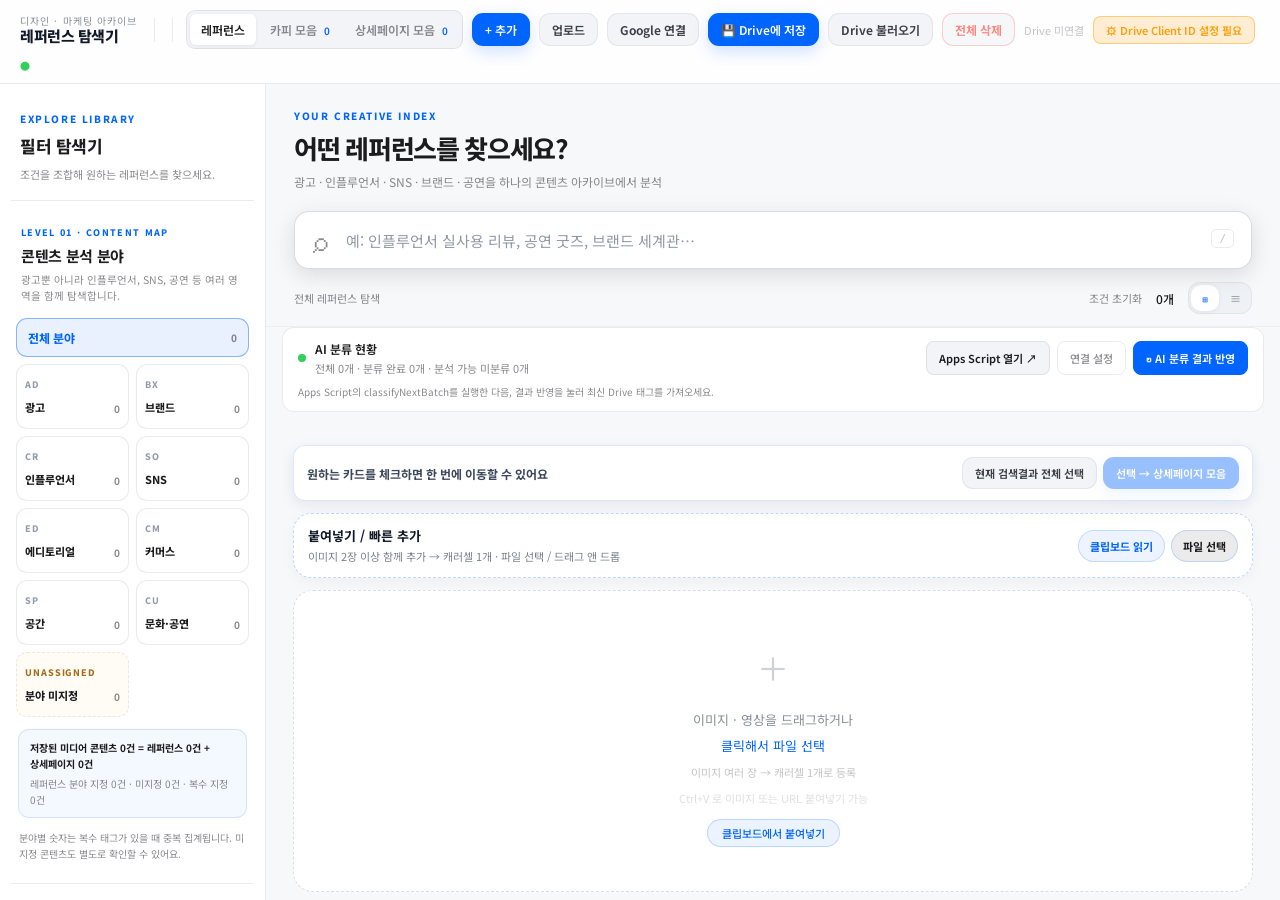
==== commit bb6afbef: "수정" ====
--- a/index.html
+++ b/index.html
@@ -4,7 +4,7 @@
 <meta charset="UTF-8">
 <meta name="viewport" content="width=device-width, initial-scale=1.0">
 <title>레퍼런스 탐색기</title>
-<link rel="stylesheet" href="./styles.css?v=20261116-pdp-sync">
+<link rel="stylesheet" href="./styles.css?v=20261118-area-counts">
 <!-- Google Fonts -->
 <link rel="preconnect" href="https://fonts.googleapis.com">
 <link rel="preconnect" href="https://fonts.gstatic.com" crossorigin>
@@ -59,6 +59,7 @@
     <section class="area-nav" aria-label="콘텐츠 분석 분야">
       <div class="area-nav-heading"><span>LEVEL 01 · CONTENT MAP</span><strong>콘텐츠 분석 분야</strong><p>광고뿐 아니라 인플루언서, SNS, 공연 등 여러 영역을 함께 탐색합니다.</p></div>
       <div id="area-selector" class="area-selector"></div>
+      <div id="area-count-audit" class="area-count-audit" role="status" aria-live="polite" aria-label="저장된 레퍼런스와 분석 분야 집계"></div>
       <p id="area-selector-description" class="area-selector-description">공통 태그로 전체 탐색</p>
     </section>
     <hr class="sb-divider">
@@ -334,6 +335,6 @@
   aria-hidden="true"></div>
 
 
-<script src="./app.js?v=20261116-pdp-sync"></script>
+<script src="./app.js?v=20261118-area-counts"></script>
 </body>
 </html>
--- a/styles.css
+++ b/styles.css
@@ -1513,3 +1513,12 @@
 .pdp-sync-feedback[data-tone="error"]{border-color:#f5cac9;background:#fff8f7;color:#9e3030}
 .pdp-sync-feedback[data-tone="warning"]{border-color:#f0dcad;background:#fffaf0;color:#80601e}
 .pdp-sync-feedback[data-tone="success"]{border-color:#cbe9d2;background:#f4fbf6;color:#276540}
+
+/* 2026-11-18 · 콘텐츠 분석 분야 카운트 정합성 */
+.area-count-audit{margin:12px 2px 4px;padding:10px 11px;background:rgba(0,100,255,.045);border:1px solid rgba(0,100,255,.13);border-radius:11px;display:flex;flex-direction:column;gap:5px}
+.area-audit-line{color:var(--t2);font-size:10px;line-height:1.55;word-break:keep-all}
+.area-audit-line:first-child{color:var(--t1);font-weight:700}
+.area-nav-unassigned{border-style:dashed;background:rgba(255,159,10,.035)}
+.area-nav-unassigned .area-nav-code{color:#a46a16}
+.area-nav-extra{background:rgba(120,120,140,.04)}
+.area-nav-item small{font-variant-numeric:tabular-nums;font-size:10px;font-weight:700}
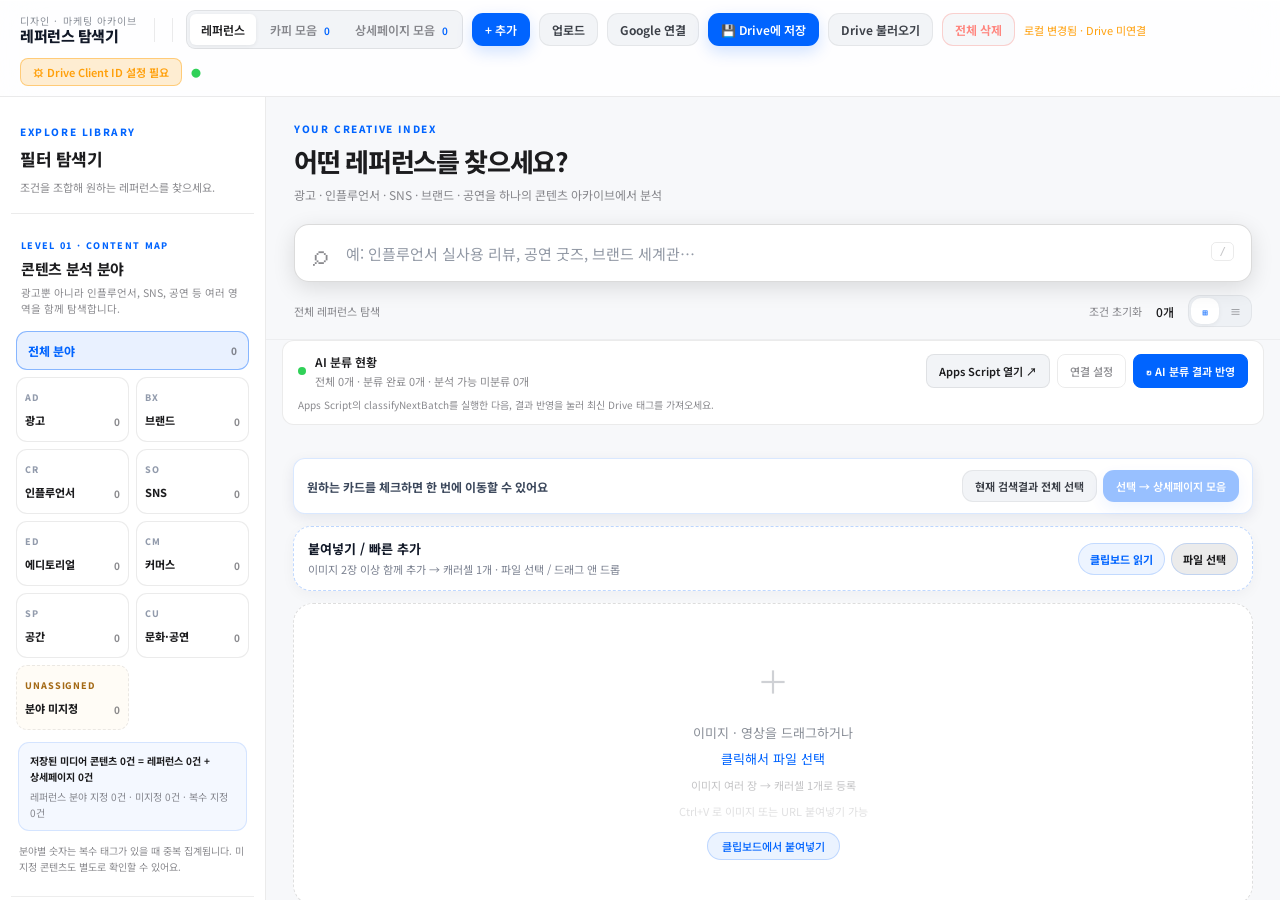
==== commit e61ccec0: "수정 (저장)" ====
--- a/index.html
+++ b/index.html
@@ -4,7 +4,7 @@
 <meta charset="UTF-8">
 <meta name="viewport" content="width=device-width, initial-scale=1.0">
 <title>레퍼런스 탐색기</title>
-<link rel="stylesheet" href="./styles.css?v=20261118-area-counts">
+<link rel="stylesheet" href="./styles.css?v=20261118-save-repair-v2">
 <!-- Google Fonts -->
 <link rel="preconnect" href="https://fonts.googleapis.com">
 <link rel="preconnect" href="https://fonts.gstatic.com" crossorigin>
@@ -328,6 +328,11 @@
   </div>
 </div>
 
+<section id="storage-feedback" class="storage-feedback" role="status" aria-live="polite" hidden>
+  <span id="storage-feedback-message"></span>
+  <button id="storage-feedback-backup" type="button" onclick="downloadEmergencyJsonBackup()" hidden>JSON 긴급 백업</button>
+  <button class="storage-feedback-close" type="button" onclick="showStorageFeedback('')" aria-label="저장 안내 닫기">×</button>
+</section>
 <div id="toast"></div>
 <!-- NAS/HTTP 환경 붙여넣기 프록시: 포커스를 받아 paste 이벤트를 안정적으로 캐치 -->
 <div id="paste-proxy" contenteditable="true" tabindex="-1"
@@ -335,6 +340,6 @@
   aria-hidden="true"></div>
 
 
-<script src="./app.js?v=20261118-area-counts"></script>
+<script src="./app.js?v=20261118-save-repair-v2"></script>
 </body>
 </html>
--- a/styles.css
+++ b/styles.css
@@ -1522,3 +1522,18 @@
 .area-nav-unassigned .area-nav-code{color:#a46a16}
 .area-nav-extra{background:rgba(120,120,140,.04)}
 .area-nav-item small{font-variant-numeric:tabular-nums;font-size:10px;font-weight:700}
+
+
+/* 2026-11-18 저장 여부와 실패 원인을 유지하는 알림 */
+.storage-feedback[hidden],.storage-feedback button[hidden]{display:none!important}
+.storage-feedback{position:fixed;right:18px;bottom:18px;z-index:500;display:flex;align-items:center;gap:10px;
+  max-width:min(540px,calc(100vw - 30px));padding:11px 14px;border:1px solid #c8d6ee;
+  border-radius:12px;background:#f7faff;color:#25344a;box-shadow:0 10px 34px rgba(20,35,60,.18);
+  font:500 12px/1.5 var(--fn);overflow-wrap:anywhere}
+.storage-feedback[data-tone=error]{background:#fff7f6;border-color:#ffb1ab;color:#9b2d26}
+.storage-feedback[data-tone=warning]{background:#fffaf0;border-color:#edce87;color:#835410}
+.storage-feedback>span{flex:1;min-width:0}
+.storage-feedback>button{font:650 11px var(--fn);padding:6px 9px;border:1px solid currentColor;
+  border-radius:8px;background:transparent;color:inherit;cursor:pointer;white-space:nowrap}
+.storage-feedback .storage-feedback-close{padding:3px 7px;font-size:15px;border:0}
+@media(max-width:600px){.storage-feedback{left:12px;right:12px;bottom:12px;flex-wrap:wrap}}
